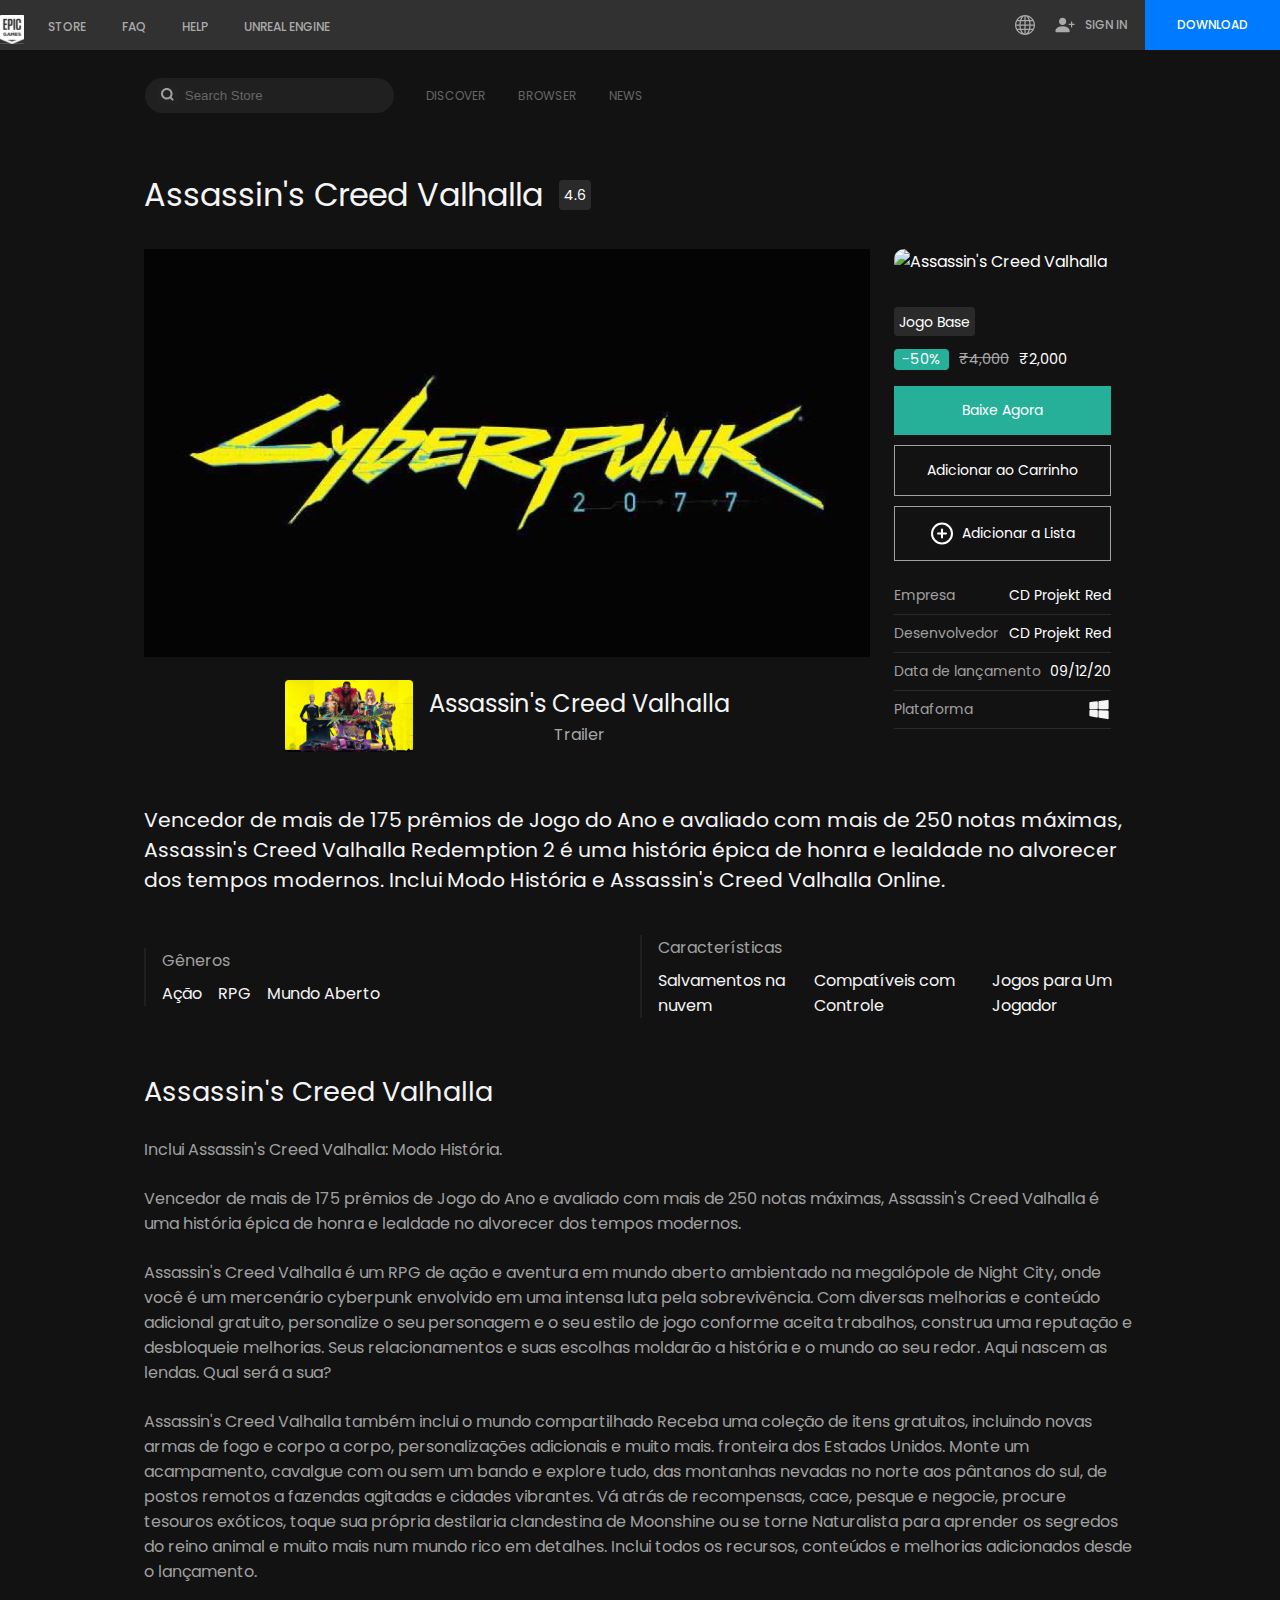
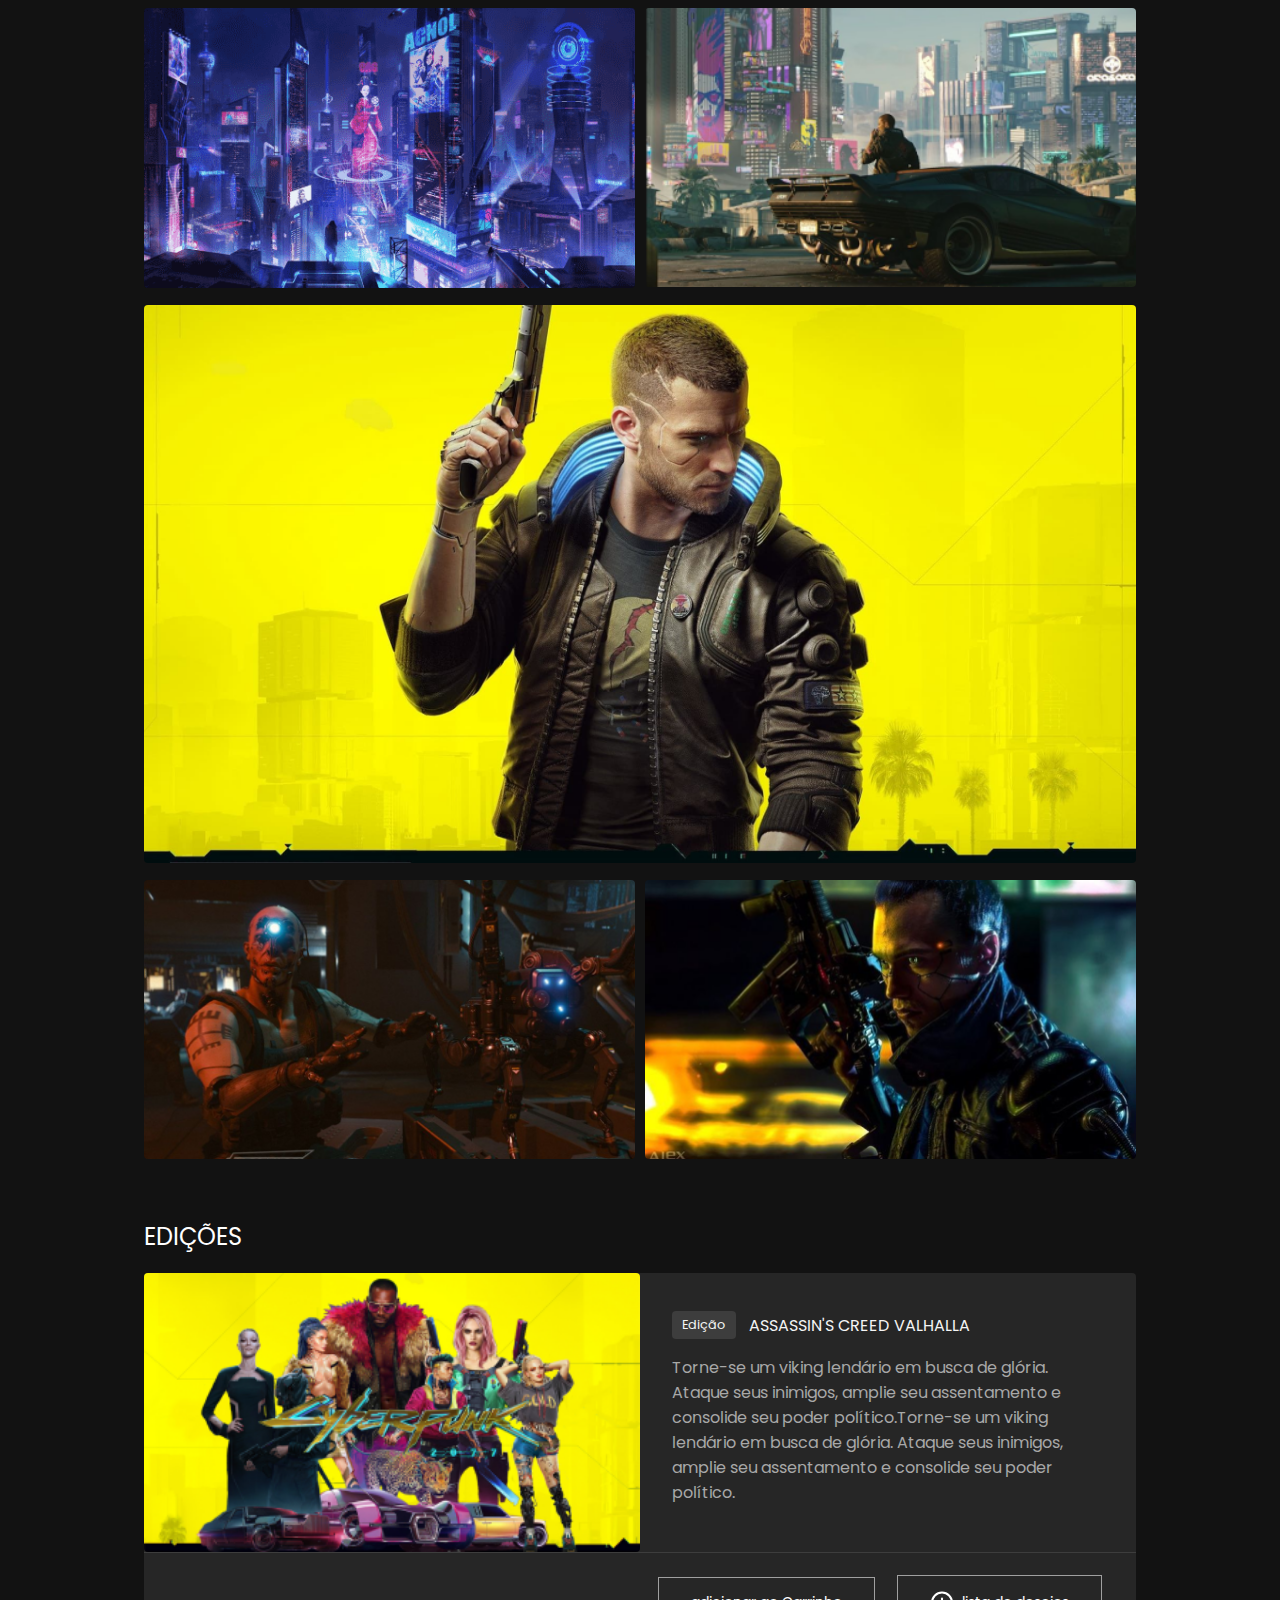
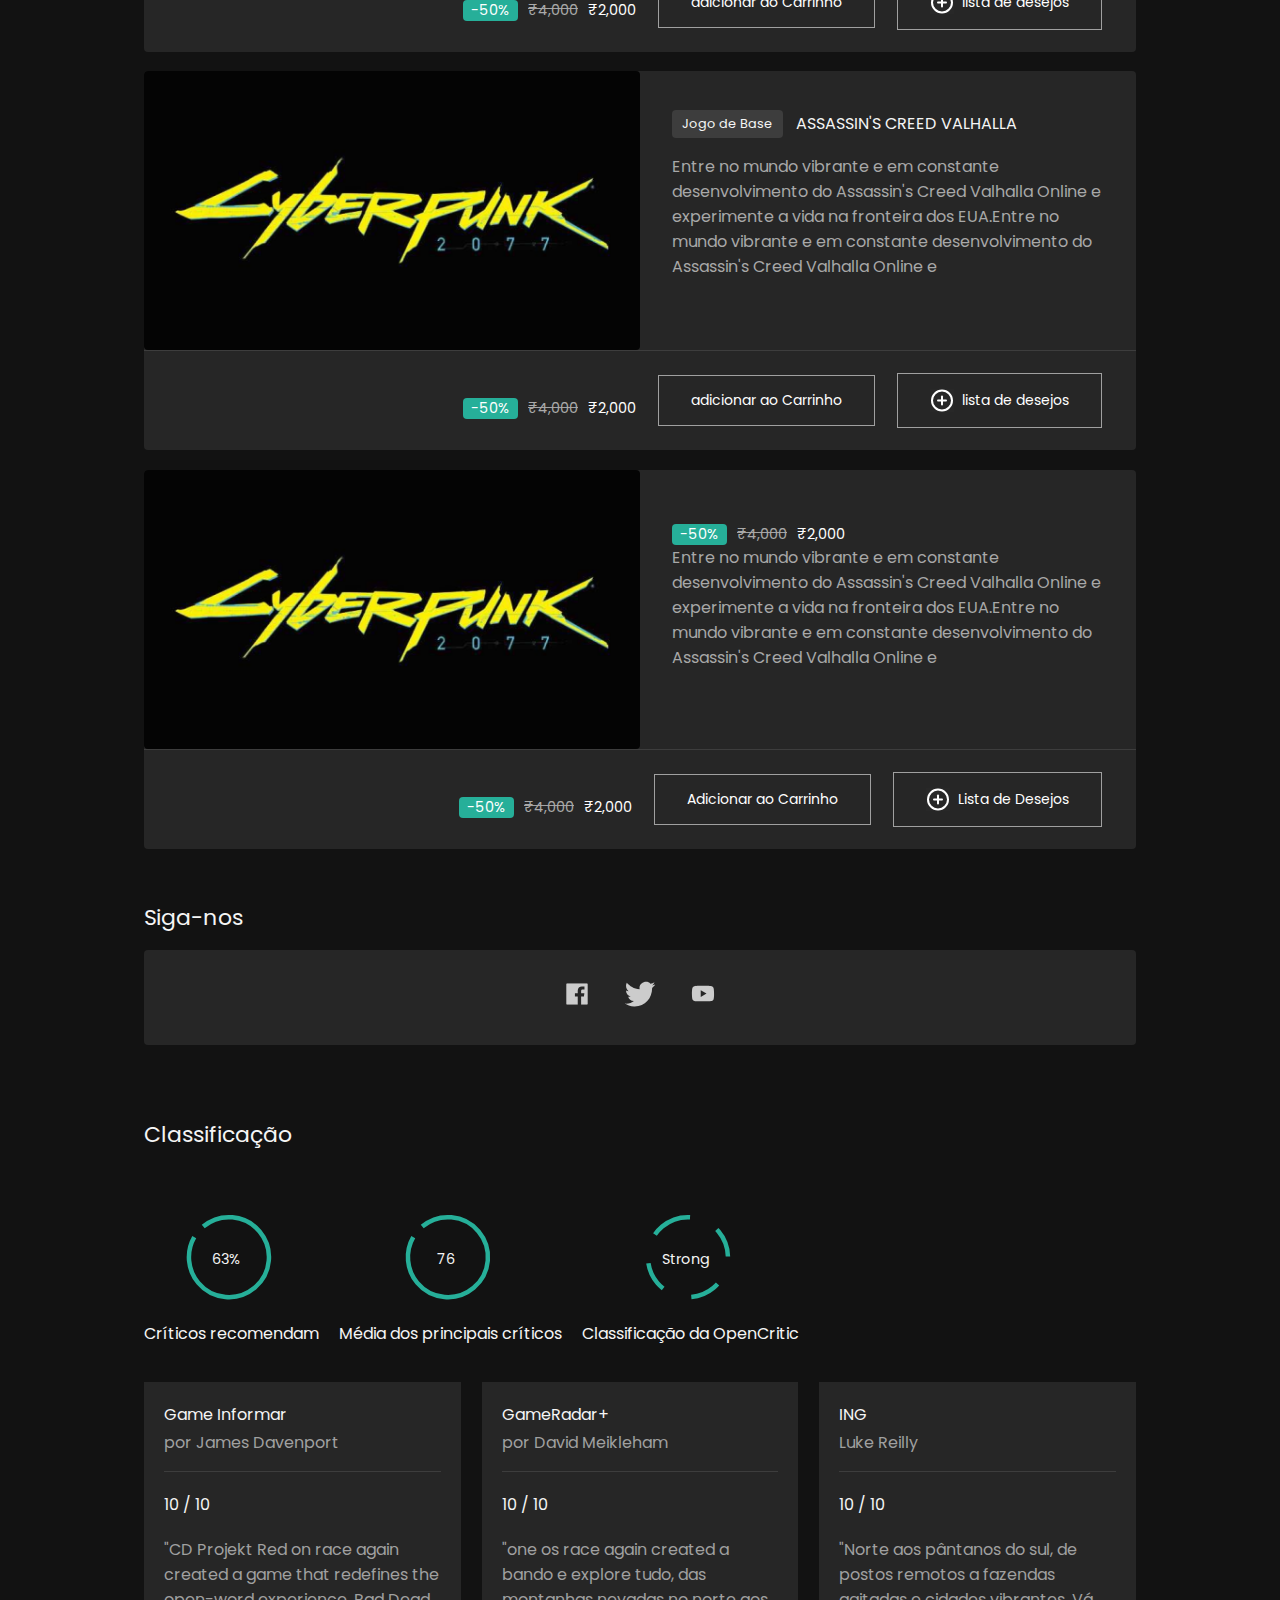
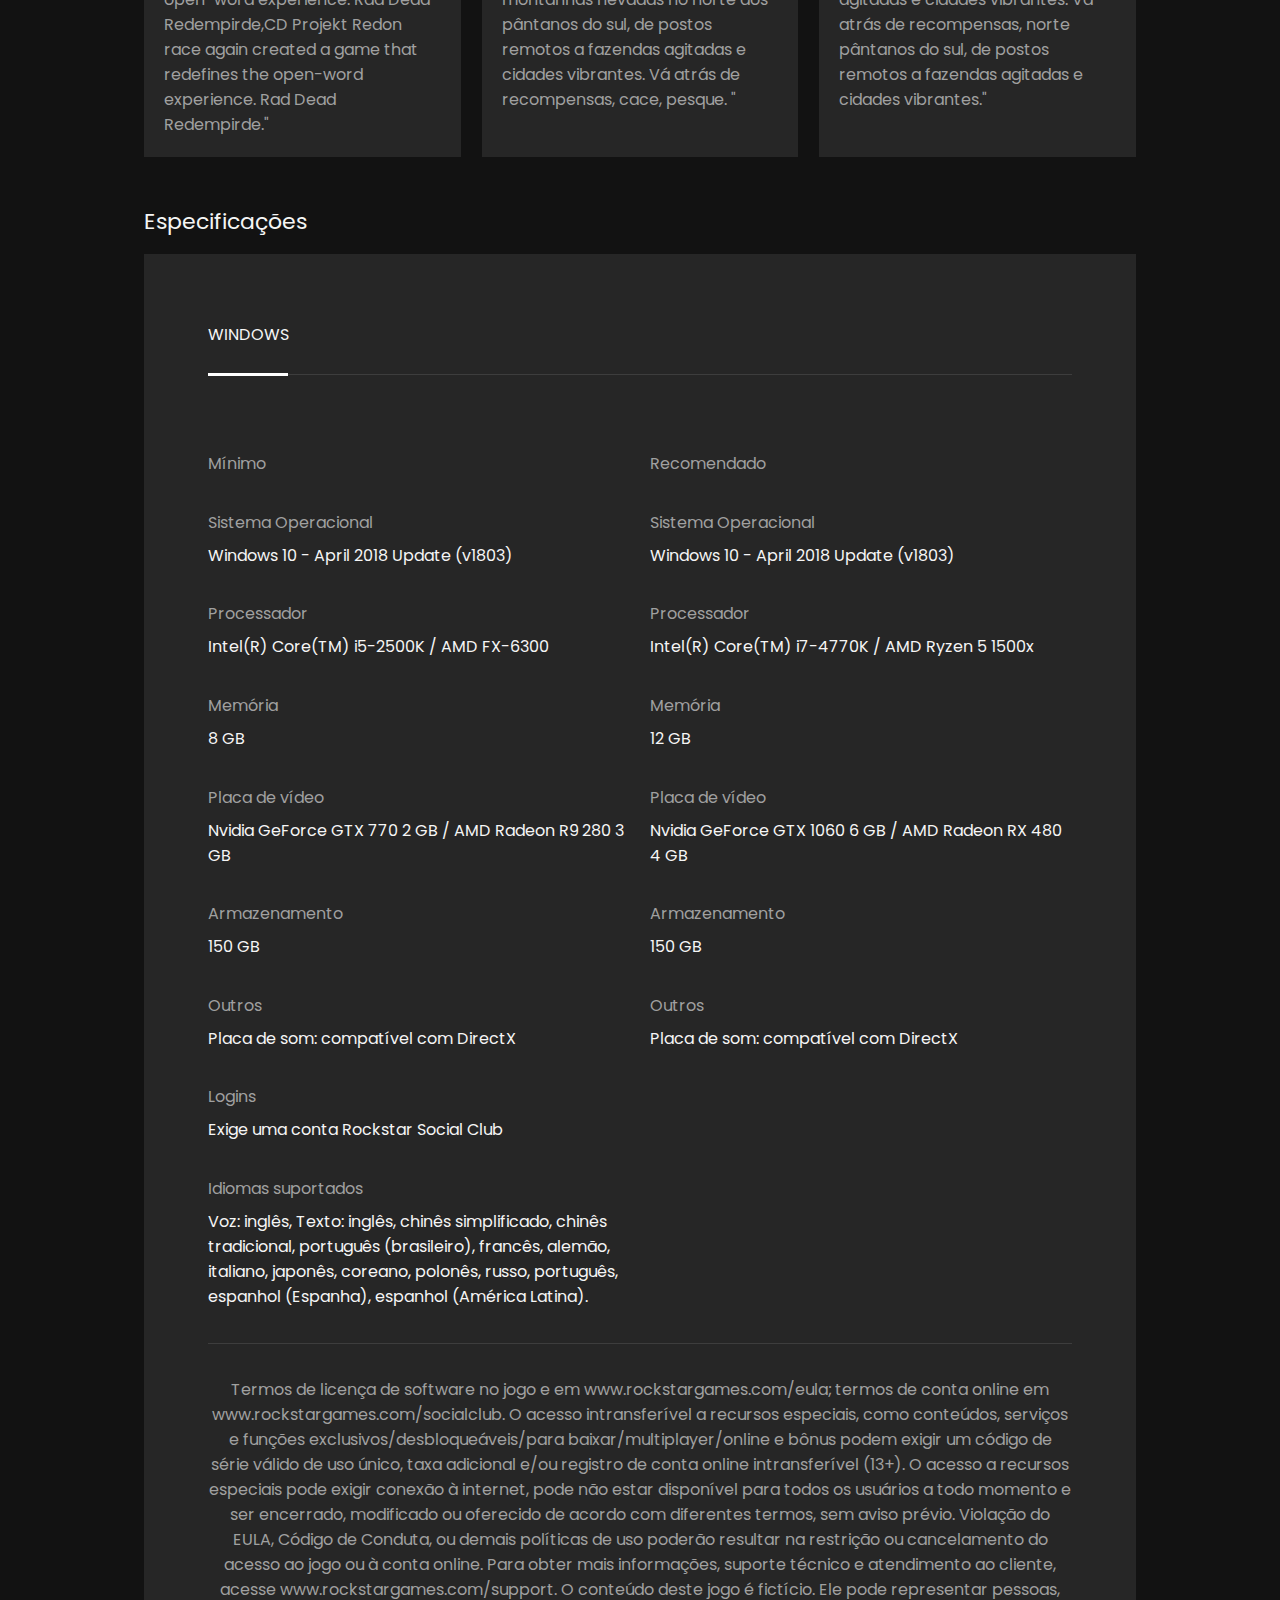
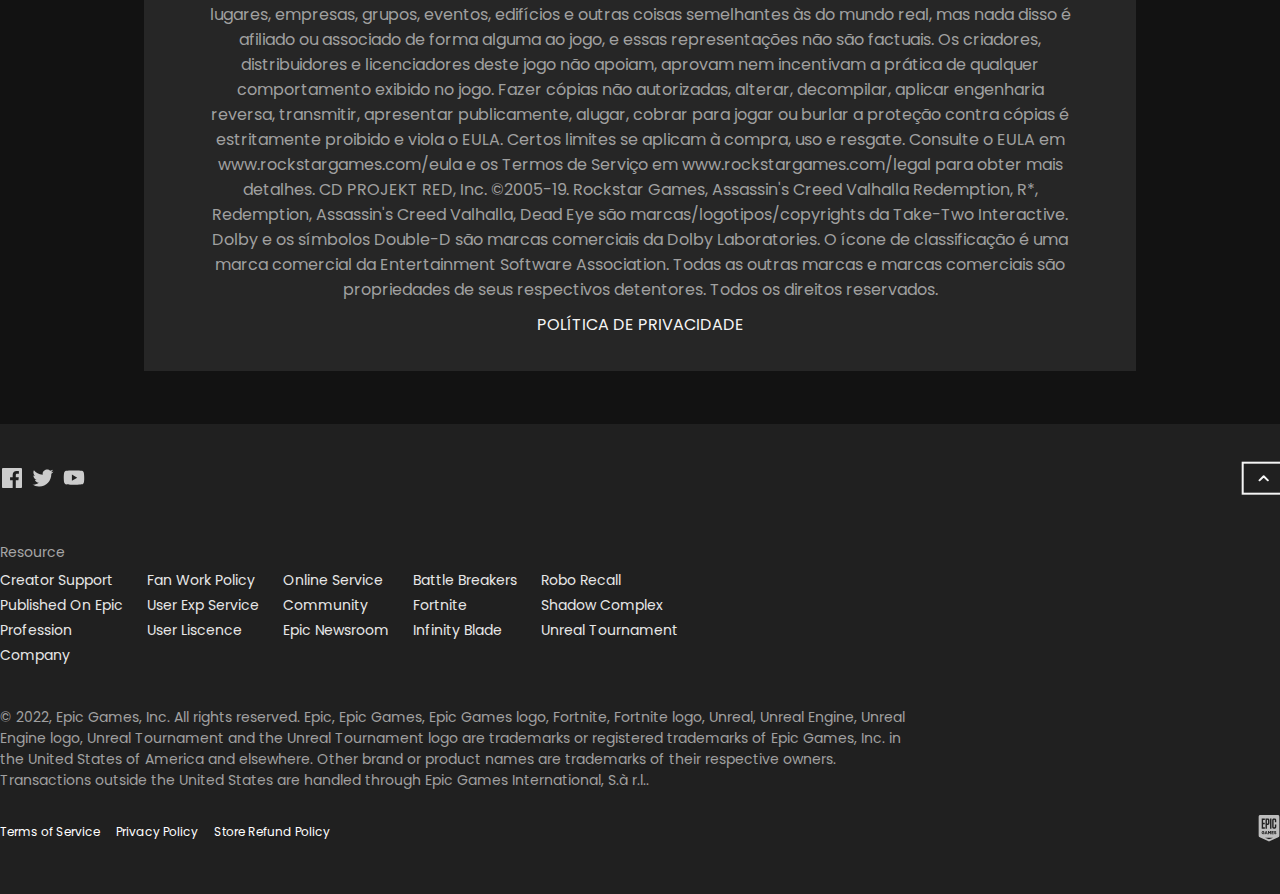
==== jogos/assassins.html @ 029495de "adicionando html de assassin's creed" ====
<!DOCTYPE html>
<html lang="pt-br">
  <head>
    <meta charset="UTF-8" />
    <meta http-equiv="X-UA-Compatible" content="IE=edge" />
    <meta name="viewport" content="width=device-width, initial-scale=1.0" />

    <link rel="preconnect" href="https://fonts.googleapis.com" />
    <link rel="preconnect" href="https://fonts.gstatic.com" crossorigin />
    <link
      href="https://fonts.googleapis.com/css2?family=Poppins:wght@400;500&display=swap"
      rel="stylesheet"
    />

    <link rel="preload" href="../css/style.css" as="style" />
    <link rel="stylesheet" href="../css/style.css" />
    <title>CYBERPUNK</title>
  </head>
  <body class="assassins">
    <header class="header">
      <div class="menu container flex">
        <div class="menu-logo flex">
          <a class="logo" href="../index.html">
            <img src="../img/menu/logo.svg" width="24" height="29" alt="Logo" />
          </a>

          <nav>
            <ul class="menu-list flex">
              <li><a href="../index.html">STORE</a></li>
              <li><a href="#faq">FAQ</a></li>
              <li><a href="#help">HELP</a></li>
              <li><a href="#unreal">UNREAL ENGINE</a></li>
            </ul>
          </nav>
        </div>
        <div class="menu-sign flex">
          <img src="../img/menu/globo.svg" width="20" height="20" alt="globo" />
          <a class="a-sign flex" href="#sign"
            ><img
              src="../img/menu/sign.svg"
              width="24"
              height="24"
              alt="sign"
            />
            SIGN IN</a
          >
          <a class="btn" href="#download">DOWNLOAD</a>
        </div>
      </div>
    </header>

    <section class="home container-e-pad">
      <div class="home-menu flex">
        <div class="input flex">
          <img src="../img/home/lupa.svg" width="20" height="20" alt="lupa" />
          <input type="text" name="search" placeholder="Search Store" />
        </div>
        <a href="#discover">Discover </a>
        <a href="#browser">Browser</a>
        <a href="#news">News</a>
      </div>

      <div class="jogo-h1 flex">
        <h1>Assassin's Creed Valhalla</h1>
        <span class="jogo-span-intro">4.6</span>
      </div>

      <div class="jogo">
        <div>
          <video
            src="../trailer-jogos/cyber-trailer.mp4"
            muted
            poster="../img/img-jogos/ciberpunk/cyber-nome.png"
            autoplay
            loop
          >
            <source src="../trailer-jogos/cyber-trailer.mp4" />
          </video>
          <div class="jogo-texto flex">
            <img
              src="../img/img-jogos/ciberpunk/cyber-img-5.png"
              width="348"
              height="196"
              alt="imgem do jogo"
            />
            <div>
              <h2>Assassin's Creed Valhalla</h2>
              <p>Trailer</p>
            </div>
          </div>
        </div>

        <div class="jogo-info">
          <div>
            <img
              class="nome-jogo"
              src="../img/img-jogos/ciberpunk/cyber-img-p.gif"
              width="1056"
              height="594"
              alt="Assassin's Creed Valhalla"
            />
          </div>
          <div class="jogo-info-detalhe">
            <span class="jogo-span-intro">Jogo Base</span>
            <div class="detalhe-span flex">
              <span>-50%</span>
              <span class="preco-antigo"> ₹4,000</span>
              <span>₹2,000</span>
            </div>

            <div class="detalhe-btn">
              <a href="#Baixe">Baixe Agora</a>
              <a href="#Baixe">Adicionar ao Carrinho</a>
              <a href="#Baixe" class="btn-detalhe-list flex"
                ><img
                  src="../img/produtos/mais.svg"
                  width="24"
                  height="25"
                  alt="mais"
                />
                Adicionar a Lista</a
              >
            </div>
            <div>
              <div class="detalhe-extra flex">
                <p>Empresa</p>
                <p>CD Projekt Red</p>
              </div>
              <div class="detalhe-extra flex">
                <p>Desenvolvedor</p>
                <p>CD Projekt Red</p>
              </div>
              <div class="detalhe-extra flex">
                <p>Data de lançamento</p>
                <p>09/12/20</p>
              </div>
              <div class="detalhe-extra flex">
                <p>Plataforma</p>
                <img
                  src="../img/produtos/logo-w.svg"
                  width="24"
                  height="25"
                  alt="logo"
                />
              </div>
            </div>
          </div>
        </div>
      </div>
    </section>

    <section class="story container-e-pad">
      <div class="story-p-intro">
        <p>
          Vencedor de mais de 175 prêmios de Jogo do Ano e avaliado com mais de
          250 notas máximas, Assassin's Creed Valhalla Redemption 2 é uma
          história épica de honra e lealdade no alvorecer dos tempos modernos.
          Inclui Modo História e Assassin's Creed Valhalla Online.
        </p>

        <div class="story-p-info flex">
          <div class="story-info">
            <p>Gêneros</p>
            <div class="story-info-caracteristicas flex">
              <span>Ação</span>
              <span>RPG</span>
              <span>Mundo Aberto</span>
            </div>
          </div>

          <div class="story-info">
            <p>Características</p>
            <div class="story-info-caracteristicas flex">
              <span>Salvamentos na nuvem</span>
              <span>Compatíveis com Controle</span>
              <span> Jogos para Um Jogador</span>
            </div>
          </div>
        </div>
      </div>

      <div class="story-texto">
        <h2>Assassin's Creed Valhalla</h2>
        <p>Inclui Assassin's Creed Valhalla: Modo História.</p>
        <p>
          Vencedor de mais de 175 prêmios de Jogo do Ano e avaliado com mais de
          250 notas máximas, Assassin's Creed Valhalla é uma história épica de
          honra e lealdade no alvorecer dos tempos modernos.
        </p>
        <p>
          Assassin's Creed Valhalla é um RPG de ação e aventura em mundo aberto
          ambientado na megalópole de Night City, onde você é um mercenário
          cyberpunk envolvido em uma intensa luta pela sobrevivência. Com
          diversas melhorias e conteúdo adicional gratuito, personalize o seu
          personagem e o seu estilo de jogo conforme aceita trabalhos, construa
          uma reputação e desbloqueie melhorias. Seus relacionamentos e suas
          escolhas moldarão a história e o mundo ao seu redor. Aqui nascem as
          lendas. Qual será a sua?
        </p>
        <p>
          Assassin's Creed Valhalla também inclui o mundo compartilhado Receba
          uma coleção de itens gratuitos, incluindo novas armas de fogo e corpo
          a corpo, personalizações adicionais e muito mais. fronteira dos
          Estados Unidos. Monte um acampamento, cavalgue com ou sem um bando e
          explore tudo, das montanhas nevadas no norte aos pântanos do sul, de
          postos remotos a fazendas agitadas e cidades vibrantes. Vá atrás de
          recompensas, cace, pesque e negocie, procure tesouros exóticos, toque
          sua própria destilaria clandestina de Moonshine ou se torne
          Naturalista para aprender os segredos do reino animal e muito mais num
          mundo rico em detalhes. Inclui todos os recursos, conteúdos e
          melhorias adicionados desde o lançamento.
        </p>

        <div class="story-texto-img">
          <div>
            <img
              src="../img/img-jogos/ciberpunk/cyber-img-1-g.png"
              width="518"
              height="295"
              alt="imagem 1"
            />
          </div>
          <div>
            <img
              src="../img/img-jogos/ciberpunk/cyber-img-2.png"
              width="518"
              height="295"
              alt="imagem 2"
            />
          </div>
          <div>
            <img
              src="../img/img-jogos/ciberpunk/cyber-img-p.png"
              width="800"
              height="450"
              alt="imagem p"
            />
          </div>
          <div>
            <img
              src="../img/img-jogos/ciberpunk/cyber-img-3.png"
              width="518"
              height="295"
              alt="imagem 3"
            />
          </div>
          <div>
            <img
              src="../img/img-jogos/ciberpunk/cyber-img-4.png"
              width="518"
              height="295"
              alt="imagem 4"
            />
          </div>
        </div>
      </div>
    </section>

    <section class="container-e-pad">
      <div class="edições">
        <h2>Edições</h2>

        <div class="edicoes-container">
          <img
            class="edicoes-container-img"
            src="../img/img-jogos/ciberpunk/cyber-img-5.png"
            width="348"
            height="196"
            alt="img-5"
          />
          <div class="edicoes-container-info">
            <div class="container-info-intro flex">
              <span>Edição</span>
              <h2>Assassin's Creed Valhalla</h2>
            </div>
            <p>
              Torne-se um viking lendário em busca de glória. Ataque seus
              inimigos, amplie seu assentamento e consolide seu poder
              político.Torne-se um viking lendário em busca de glória. Ataque
              seus inimigos, amplie seu assentamento e consolide seu poder
              político.
            </p>
          </div>

          <div class="edicoes-container-rodape flex">
            <div>
              <div class="detalhe-span flex">
                <span>-50%</span>
                <span class="preco-antigo">₹4,000</span>
                <span>₹2,000</span>
              </div>
            </div>
            <a href="#preco">adicionar ao Carrinho</a>
            <a class="btn-container-rodape flex" href="#preco"
              ><img
                src="../img/produtos/mais.svg"
                width="24"
                height="25"
                alt="Mais"
              />
              lista de desejos</a
            >
          </div>
        </div>

        <div class="edicoes-container">
          <img
            class="edicoes-container-img"
            src="../img/img-jogos/ciberpunk/cyber-nome.png"
            width="348"
            height="196"
            alt="img-5"
          />
          <div class="edicoes-container-info">
            <div class="container-info-intro flex">
              <span>Jogo de Base</span>
              <h2>Assassin's Creed Valhalla</h2>
            </div>
            <p>
              Entre no mundo vibrante e em constante desenvolvimento do
              Assassin's Creed Valhalla Online e experimente a vida na fronteira
              dos EUA.Entre no mundo vibrante e em constante desenvolvimento do
              Assassin's Creed Valhalla Online e
            </p>
          </div>
          <div class="edicoes-container-rodape flex">
            <div class="detalhe-span flex">
              <span>-50%</span>
              <span class="preco-antigo"> ₹4,000</span>
              <span>₹2,000</span>
            </div>
            <a href="#preco">adicionar ao Carrinho</a>
            <a class="btn-container-rodape flex" href="#preco"
              ><img
                src="../img/produtos/mais.svg"
                width="24"
                height="25"
                alt="Mais"
              />
              lista de desejos</a
            >
          </div>
        </div>

        <div class="edicoes-container">
          <img
            class="edicoes-container-img"
            src="../img/img-jogos/ciberpunk/cyber-nome.png"
            width="348"
            height="196"
            alt="img-5"
          />
          <div class="edicoes-container-info">
            <div class="detalhe-span flex">
              <span>-50%</span>
              <span class="preco-antigo"> ₹4,000</span>
              <span>₹2,000</span>
            </div>
            <p>
              Entre no mundo vibrante e em constante desenvolvimento do
              Assassin's Creed Valhalla Online e experimente a vida na fronteira
              dos EUA.Entre no mundo vibrante e em constante desenvolvimento do
              Assassin's Creed Valhalla Online e
            </p>
          </div>
          <div class="edicoes-container-rodape flex">
            <div class="detalhe-span flex">
              <span>-50%</span>
              <span class="preco-antigo"> ₹4,000</span>
              <span>₹2,000</span>
            </div>
            <a href="#preco">Adicionar ao Carrinho</a>
            <a class="btn-container-rodape flex" href="#preco"
              ><img
                src="../img/produtos/mais.svg"
                width="24"
                height="25"
                alt="Mais"
              />
              Lista de Desejos</a
            >
          </div>
        </div>

        <div class="edicoes-redes">
          <h2>Siga-nos</h2>
          <div class="edicoes-redes-img flex">
            <a href="#redes">
              <img
                src="../img/footer/facebook.svg"
                width="24"
                height="24"
                alt="facebook"
              />
            </a>
            <a href="#redes">
              <img
                src="../img/footer/twiter.svg"
                width="22"
                height="18"
                alt="twiter"
              />
            </a>
            <a href="#redes">
              <img
                src="../img/footer/youtube.svg"
                width="24"
                height="24"
                alt="youtube"
              />
            </a>
          </div>
        </div>
      </div>
    </section>

    <section class="classificacao container-e-pad">
      <div></div>
      <h2>Classificação</h2>
      <div class="classificacao-intro flex">
        <div class="classificacao-intro-info flex">
          <div>
            <svg width="150px" heigth="80px">
              <circle
                class="circle-1"
                cx="-100"
                cy="10"
                r="40"
                stroke="var(--type-10)"
                stroke-width="4.5px"
              ></circle>
            </svg>
          </div>
          <span>63%</span>
          <p>Críticos recomendam</p>
        </div>
        <div class="classificacao-intro-info flex">
          <div>
            <svg width="150px" heigth="80px">
              <circle
                class="circle-2"
                cx="-100"
                cy="10"
                r="40"
                stroke="var(--type-10)"
                stroke-width="4.5px"
              ></circle>
            </svg>
          </div>
          <span>76</span>
          <p>Média dos principais críticos</p>
        </div>
        <div class="classificacao-intro-info flex">
          <div>
            <svg width="150px" heigth="80px">
              <circle
                class="circle"
                cx="-100"
                cy="10"
                r="40"
                stroke="var(--type-10)"
                stroke-width="4.5px"
              ></circle>
            </svg>
          </div>
          <span>Strong</span>
          <p>Classificação da OpenCritic</p>
        </div>
      </div>

      <div class="classificacao-container">
        <div class="classificacao-container-info">
          <h2>Game Informar</h2>
          <p class="c-c-p">por James Davenport</p>
          <span>10 / 10</span>
          <p>
            "CD Projekt Red on race again created a game that redefines the
            open-word experience. Rad Dead Redempirde,CD Projekt Redon race
            again created a game that redefines the open-word experience. Rad
            Dead Redempirde."
          </p>
        </div>

        <div class="classificacao-container-info">
          <h2>GameRadar+</h2>
          <p class="c-c-p">por David Meikleham</p>
          <span>10 / 10</span>
          <p>
            "one os race again created a bando e explore tudo, das montanhas
            nevadas no norte aos pântanos do sul, de postos remotos a fazendas
            agitadas e cidades vibrantes. Vá atrás de recompensas, cace, pesque.
            "
          </p>
        </div>

        <div class="classificacao-container-info">
          <h2>ING</h2>
          <p class="c-c-p">Luke Reilly</p>
          <span>10 / 10</span>
          <p>
            "Norte aos pântanos do sul, de postos remotos a fazendas agitadas e
            cidades vibrantes. Vá atrás de recompensas, norte pântanos do sul,
            de postos remotos a fazendas agitadas e cidades vibrantes."
          </p>
        </div>
      </div>
    </section>

    <section class="container-e-pad">
      <div class="especificacoes">
        <h2>Especificações</h2>

        <div class="especificacoes-container">
          <h2>WINDOWS</h2>

          <div>
            <div class="especificacoes-info">
              <h3>Mínimo</h3>
              <div>
                <h3>Sistema Operacional</h3>
                <p>Windows 10 - April 2018 Update (v1803)</p>
              </div>

              <div>
                <h3>Processador</h3>
                <p>Intel(R) Core(TM) i5-2500K / AMD FX-6300</p>
              </div>

              <div>
                <h3>Memória</h3>
                <p>8 GB</p>
              </div>
              <div>
                <h3>Placa de vídeo</h3>
                <p>Nvidia GeForce GTX 770 2 GB / AMD Radeon R9 280 3 GB</p>
              </div>

              <div>
                <h3>Armazenamento</h3>
                <p>150 GB</p>
              </div>

              <div>
                <h3>Outros</h3>
                <p>Placa de som: compatível com DirectX</p>
              </div>

              <div>
                <h3>Logins</h3>
                <p>Exige uma conta Rockstar Social Club</p>
              </div>

              <div>
                <h3>Idiomas suportados</h3>
                <p>
                  Voz: inglês, Texto: inglês, chinês simplificado, chinês
                  tradicional, português (brasileiro), francês, alemão,
                  italiano, japonês, coreano, polonês, russo, português,
                  espanhol (Espanha), espanhol (América Latina).
                </p>
              </div>
            </div>
          </div>
          <div>
            <div class="especificacoes-info">
              <h3>Recomendado</h3>
              <div>
                <h3>Sistema Operacional</h3>
                <p>Windows 10 - April 2018 Update (v1803)</p>
              </div>

              <div>
                <h3>Processador</h3>
                <p>Intel(R) Core(TM) i7-4770K / AMD Ryzen 5 1500x</p>
              </div>

              <div>
                <h3>Memória</h3>
                <p>12 GB</p>
              </div>
              <div>
                <h3>Placa de vídeo</h3>
                <p>Nvidia GeForce GTX 1060 6 GB / AMD Radeon RX 480 4 GB</p>
              </div>

              <div>
                <h3>Armazenamento</h3>
                <p>150 GB</p>
              </div>

              <div>
                <h3>Outros</h3>
                <p>Placa de som: compatível com DirectX</p>
              </div>
            </div>
          </div>
        </div>

        <div class="especificacoes-termos">
          <p>
            Termos de licença de software no jogo e em
            www.rockstargames.com/eula; termos de conta online em
            www.rockstargames.com/socialclub. O acesso intransferível a recursos
            especiais, como conteúdos, serviços e funções
            exclusivos/desbloqueáveis/para baixar/multiplayer/online e bônus
            podem exigir um código de série válido de uso único, taxa adicional
            e/ou registro de conta online intransferível (13+). O acesso a
            recursos especiais pode exigir conexão à internet, pode não estar
            disponível para todos os usuários a todo momento e ser encerrado,
            modificado ou oferecido de acordo com diferentes termos, sem aviso
            prévio. Violação do EULA, Código de Conduta, ou demais políticas de
            uso poderão resultar na restrição ou cancelamento do acesso ao jogo
            ou à conta online. Para obter mais informações, suporte técnico e
            atendimento ao cliente, acesse www.rockstargames.com/support. O
            conteúdo deste jogo é fictício. Ele pode representar pessoas,
            lugares, empresas, grupos, eventos, edifícios e outras coisas
            semelhantes às do mundo real, mas nada disso é afiliado ou associado
            de forma alguma ao jogo, e essas representações não são factuais. Os
            criadores, distribuidores e licenciadores deste jogo não apoiam,
            aprovam nem incentivam a prática de qualquer comportamento exibido
            no jogo. Fazer cópias não autorizadas, alterar, decompilar, aplicar
            engenharia reversa, transmitir, apresentar publicamente, alugar,
            cobrar para jogar ou burlar a proteção contra cópias é estritamente
            proibido e viola o EULA. Certos limites se aplicam à compra, uso e
            resgate. Consulte o EULA em www.rockstargames.com/eula e os Termos
            de Serviço em www.rockstargames.com/legal para obter mais detalhes.
            CD PROJEKT RED, Inc. ©2005-19. Rockstar Games, Assassin's Creed
            Valhalla Redemption, R*, Redemption, Assassin's Creed Valhalla, Dead
            Eye são marcas/logotipos/copyrights da Take-Two Interactive. Dolby e
            os símbolos Double-D são marcas comerciais da Dolby Laboratories. O
            ícone de classificação é uma marca comercial da Entertainment
            Software Association. Todas as outras marcas e marcas comerciais são
            propriedades de seus respectivos detentores. Todos os direitos
            reservados.
          </p>
          <h2>Política de Privacidade</h2>
        </div>
      </div>
    </section>

    <footer class="footer-bg">
      <div class="footer container">
        <div class="footer-intro flex">
          <div class="intro-img-footer flex">
            <a href="#rede">
              <img
                src="../img/footer/facebook.svg"
                width="24"
                height="24"
                alt="facebook"
              />
            </a>
            <a href="#rede">
              <img
                src="../img/footer/twiter.svg"
                width="22"
                height="18"
                alt="facebook"
              />
            </a>
            <a href="#rede">
              <img
                src="../img/footer/youtube.svg"
                width="24"
                height="24"
                alt="facebook"
              />
            </a>
          </div>
          <div class="intro-seta-footer">
            <a href="#download">
              <img
                class="seta-footer"
                src="../img/produtos/seta.svg"
                width="7"
                height="12"
                alt="seta"
              />
            </a>
          </div>
        </div>

        <span>Resource</span>
        <div class="footer-info flex">
          <div class="footer-info-list">
            <p>Creator Support</p>
            <p>Published On Epic</p>
            <p>Profession</p>
            <p>Company</p>
          </div>

          <div class="footer-info-list">
            <p>Fan Work Policy</p>
            <p>User Exp Service</p>
            <p>User Liscence</p>
          </div>

          <div class="footer-info-list">
            <p>Online Service</p>
            <p>Community</p>
            <p>Epic Newsroom</p>
          </div>

          <div class="footer-info-list">
            <p>Battle Breakers</p>
            <p>Fortnite</p>
            <p>Infinity Blade</p>
          </div>

          <div class="footer-info-list">
            <p>Robo Recall</p>
            <p>Shadow Complex</p>
            <p>Unreal Tournament</p>
          </div>
        </div>
        <p class="footer-p">
          © 2022, Epic Games, Inc. All rights reserved. Epic, Epic Games, Epic
          Games logo, Fortnite, Fortnite logo, Unreal, Unreal Engine, Unreal
          Engine logo, Unreal Tournament and the Unreal Tournament logo are
          trademarks or registered trademarks of Epic Games, Inc. in the United
          States of America and elsewhere. Other brand or product names are
          trademarks of their respective owners. Transactions outside the United
          States are handled through Epic Games International, S.à r.l..
        </p>

        <div class="footer-rodape flex">
          <div class="rodape flex">
            <p>Terms of Service</p>
            <p>Privacy Policy</p>
            <p>Store Refund Policy</p>
          </div>
          <div>
            <a href="../index.html">
              <img
                src="../img/footer/logo.svg"
                width="22"
                height="27"
                alt="Logo"
              />
            </a>
          </div>
        </div>
      </div>
    </footer>
  </body>
</html>
---- css/style.css ----
@import "./global.css";
@import "./utilitario.css";
@import "./header.css";
@import "./home.css";
@import "./produtos.css";
@import "./list-game.css";
@import "./footer.css";
@import "./jogos.css";
@import "./story.css";
---- css/style.css ----
@import "./global.css";
@import "./utilitario.css";
@import "./header.css";
@import "./home.css";
@import "./produtos.css";
@import "./list-game.css";
@import "./footer.css";
@import "./jogos.css";
@import "./story.css";
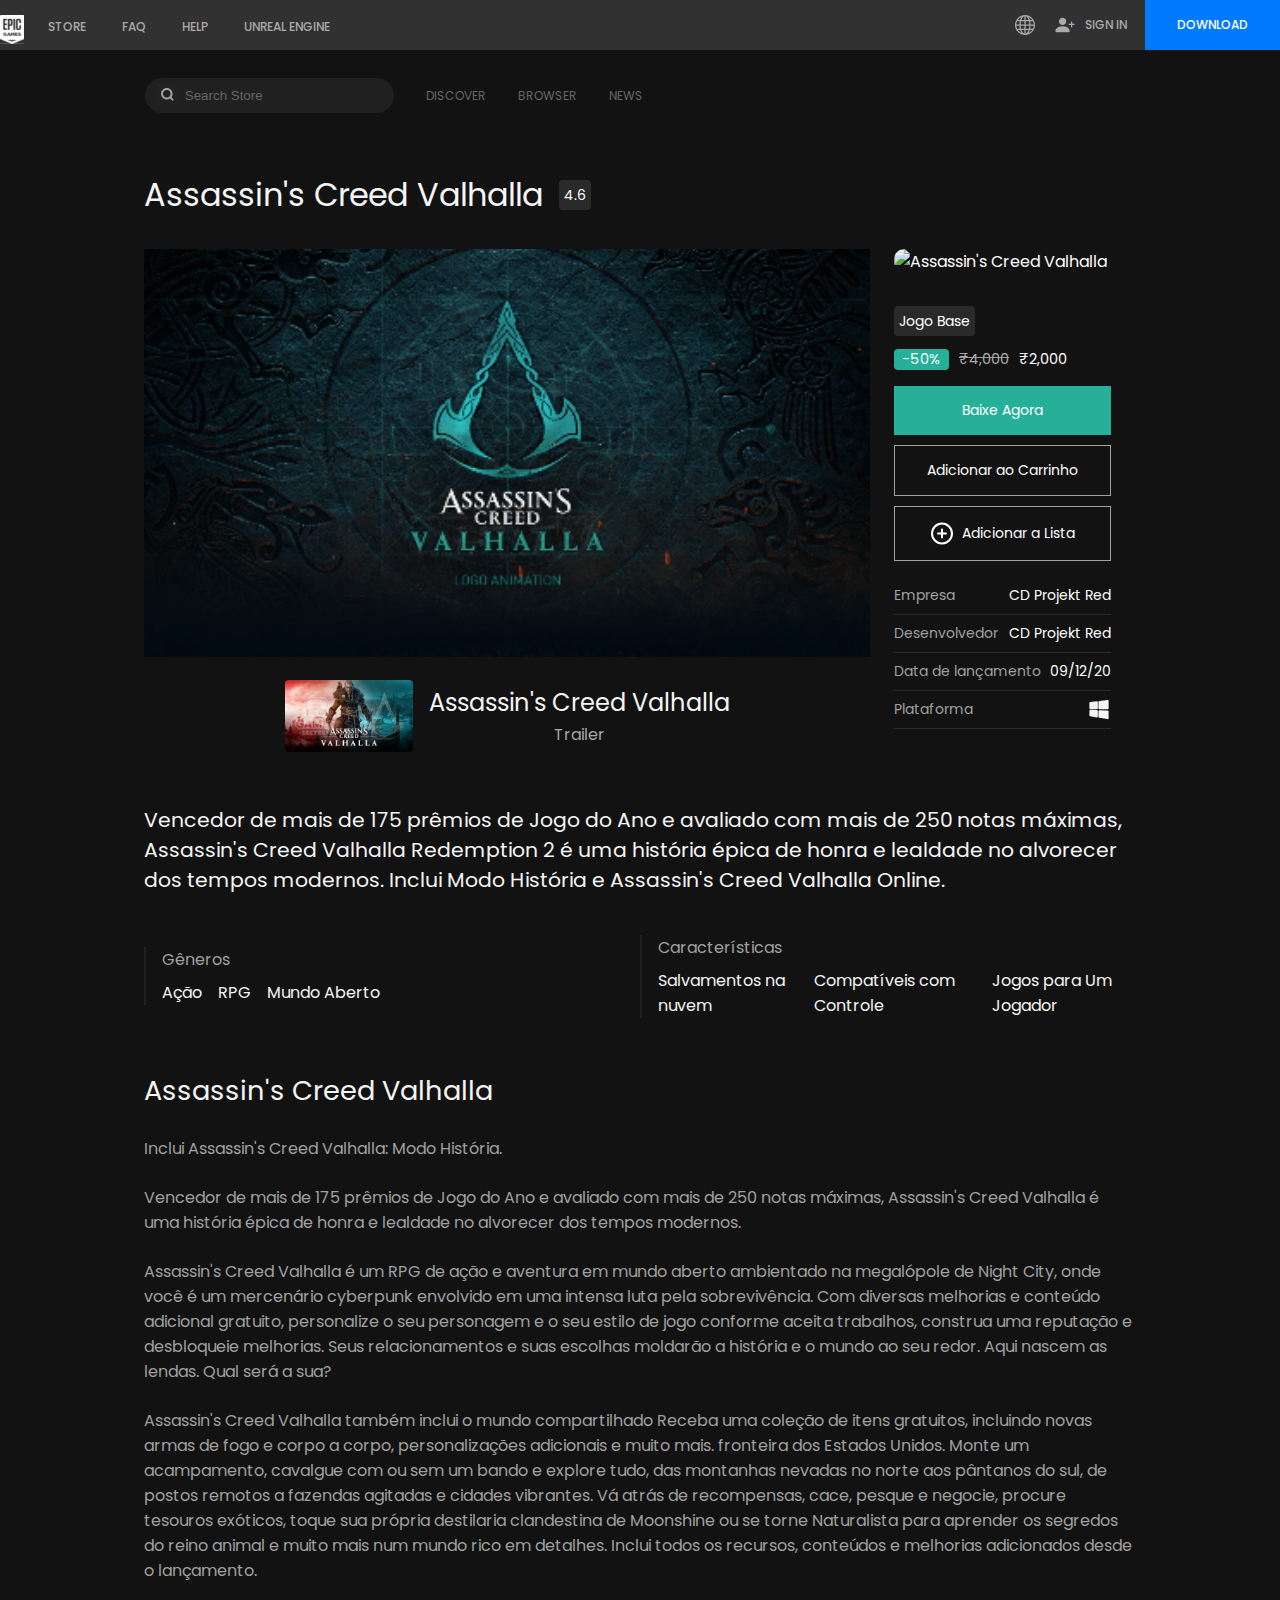
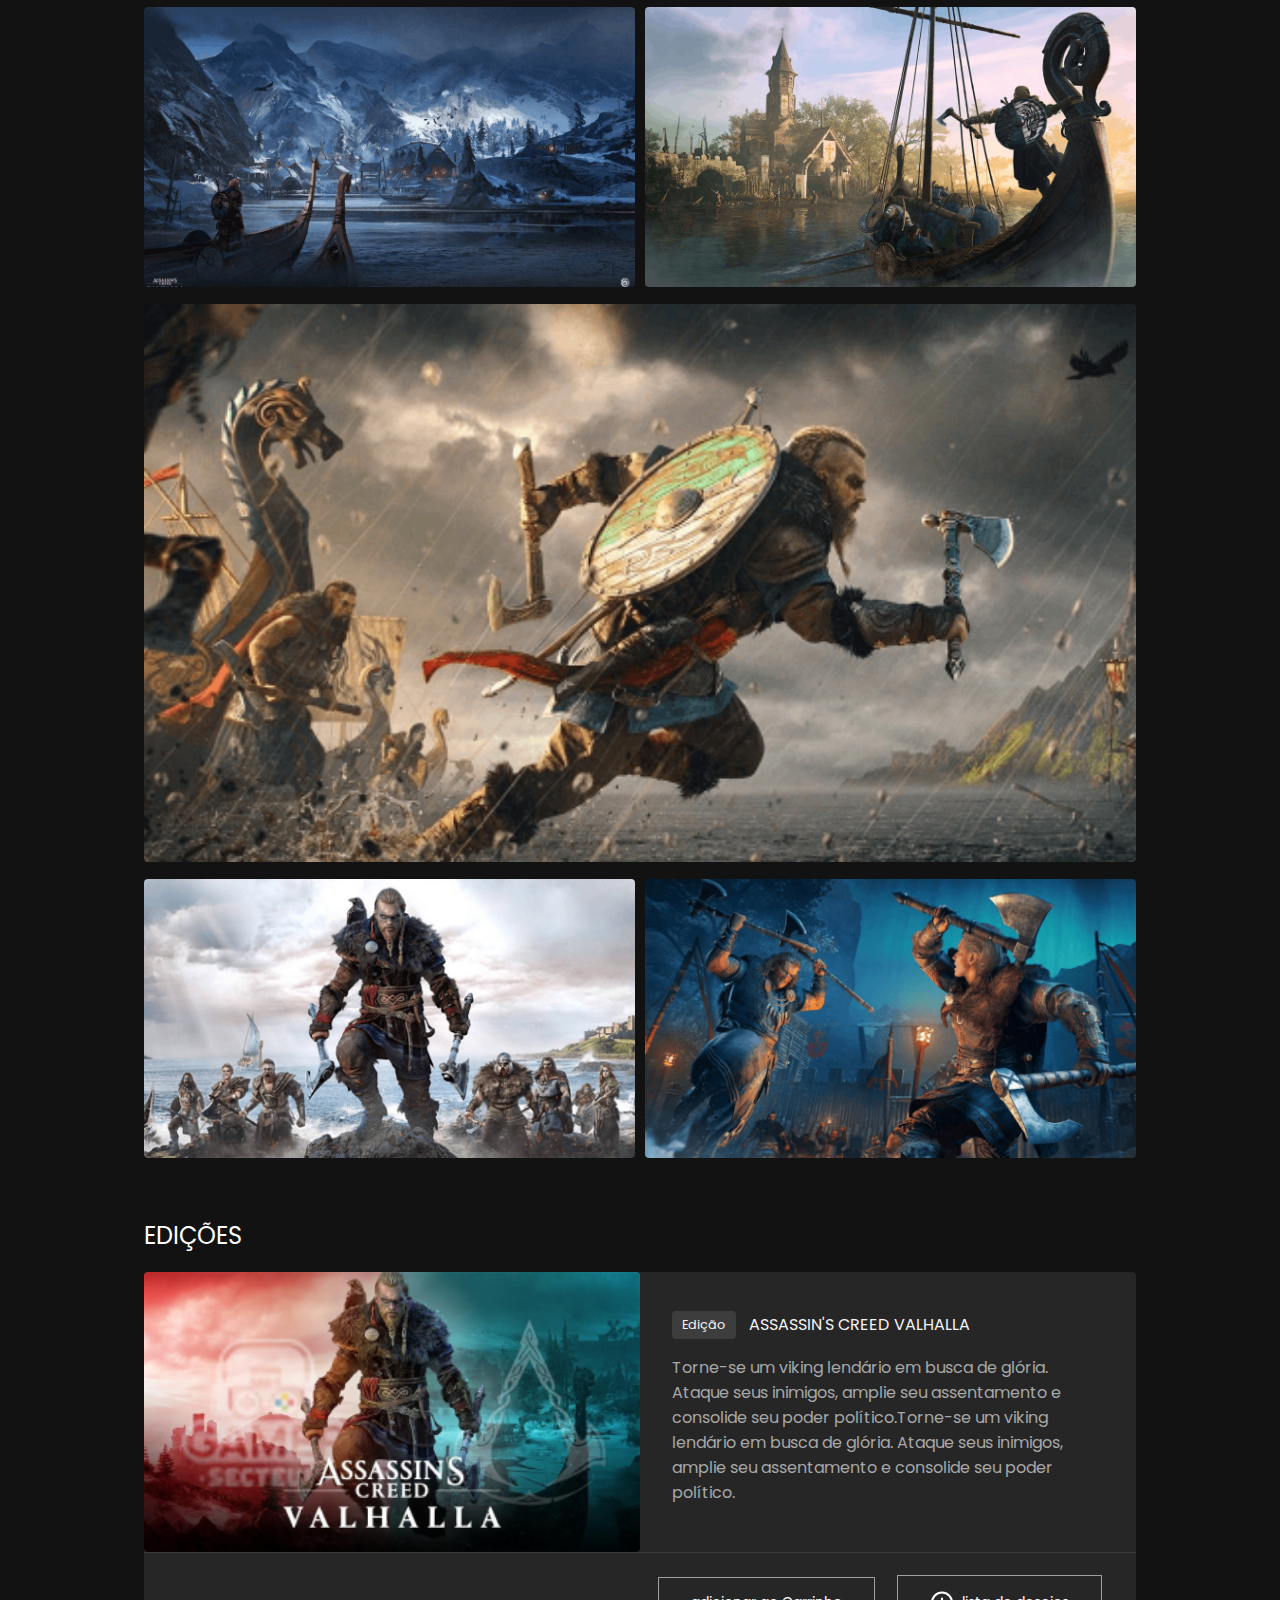
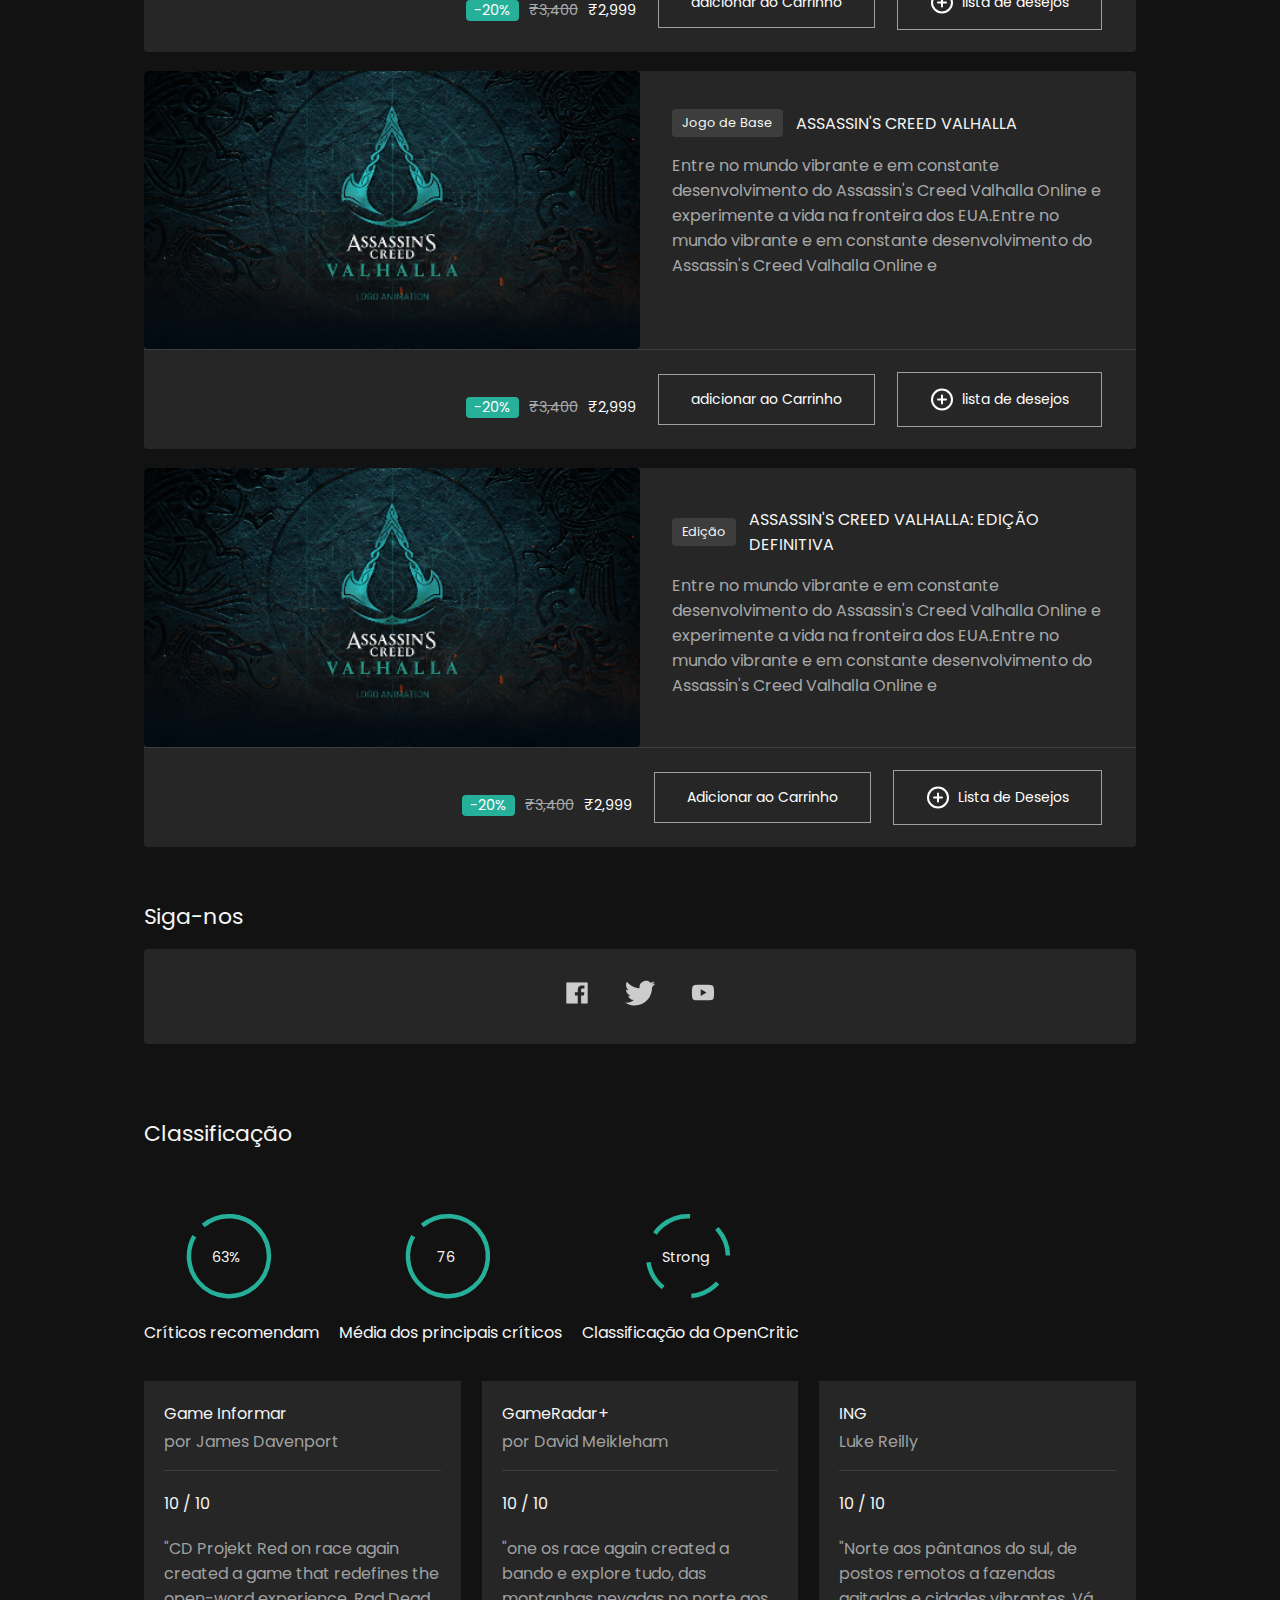
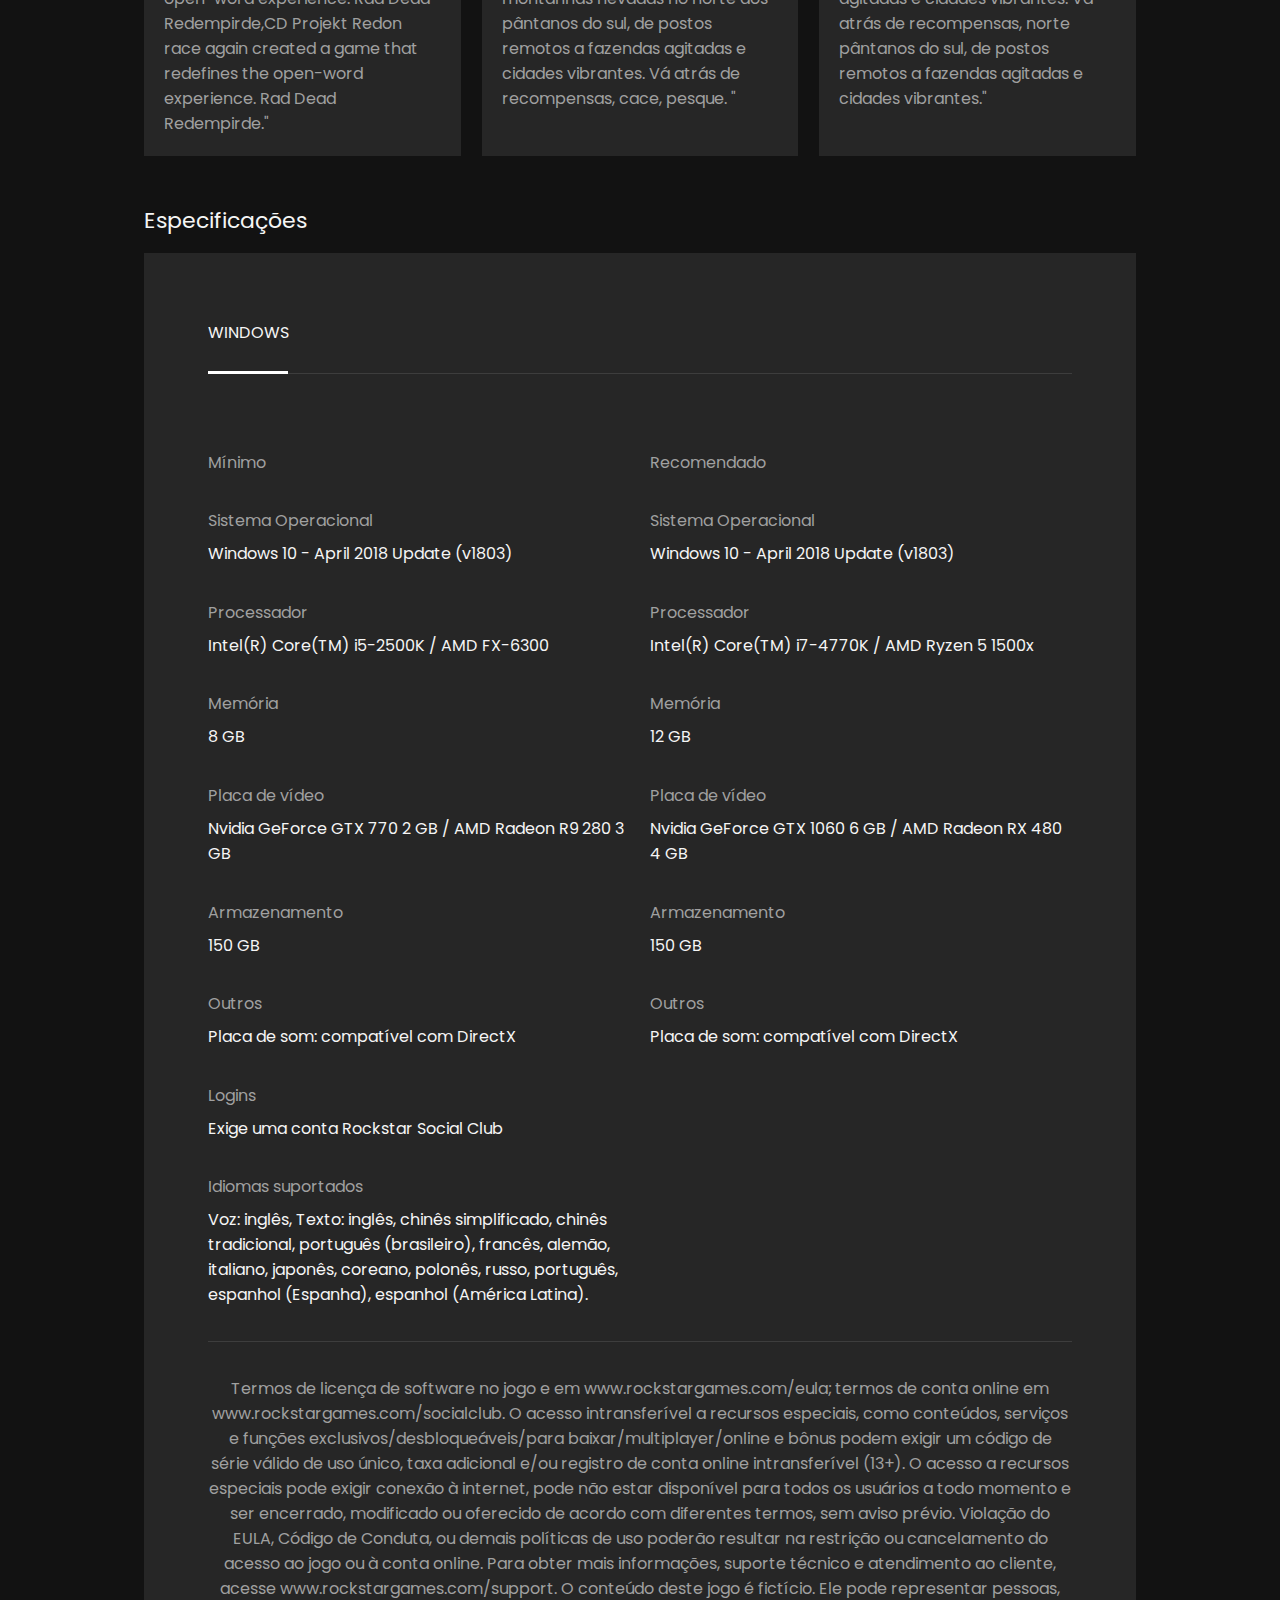
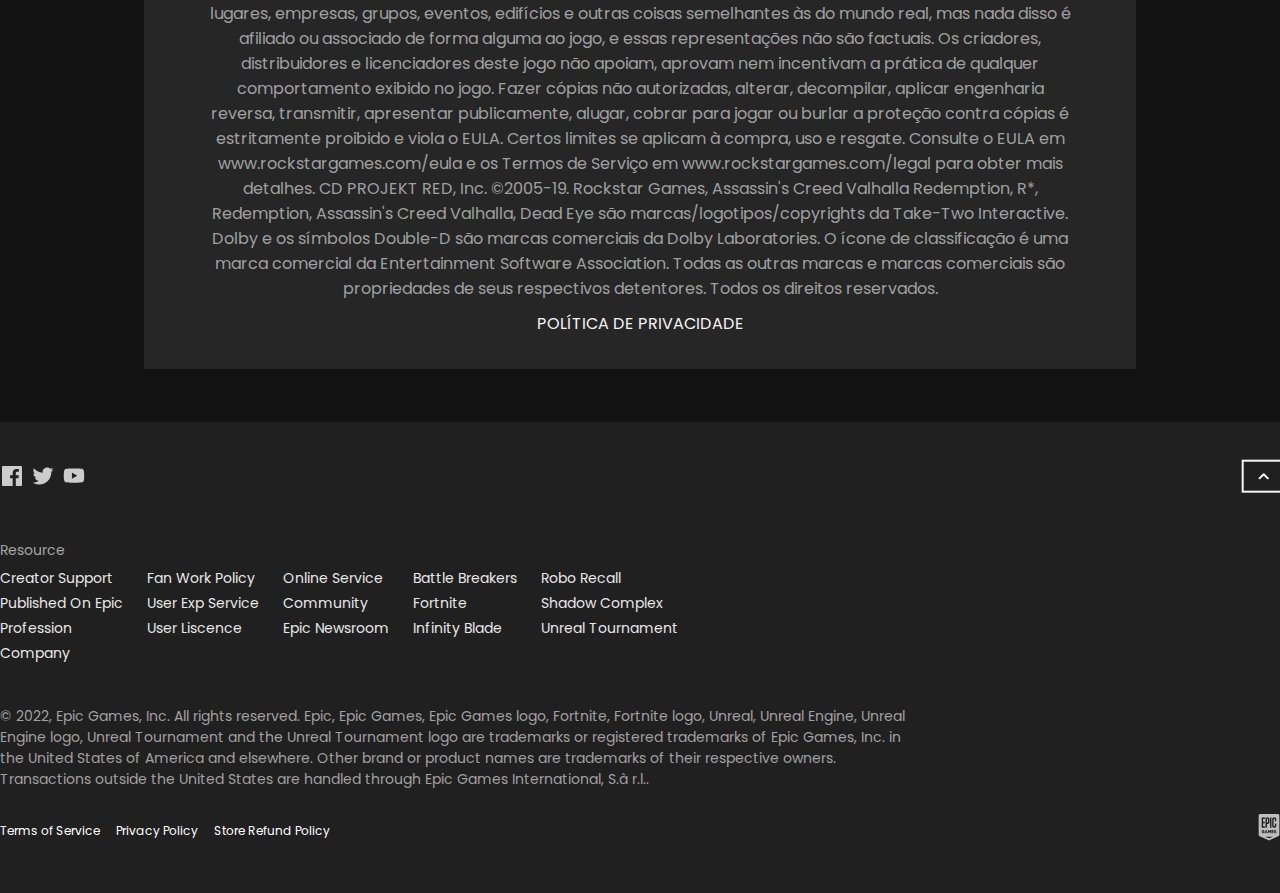
==== commit 9194d5b4: "commit das imagens" ====
--- a/jogos/assassins.html
+++ b/jogos/assassins.html
@@ -14,7 +14,7 @@
 
     <link rel="preload" href="../css/style.css" as="style" />
     <link rel="stylesheet" href="../css/style.css" />
-    <title>CYBERPUNK</title>
+    <title>ASSASSIN'S CREED VALHALLA</title>
   </head>
   <body class="assassins">
     <header class="header">
@@ -68,17 +68,17 @@
       <div class="jogo">
         <div>
           <video
-            src="../trailer-jogos/cyber-trailer.mp4"
+            src="../trailer-jogos/assassins-trailer.mp4"
             muted
-            poster="../img/img-jogos/ciberpunk/cyber-nome.png"
+            poster="../img/img-jogos/assasins/assassins-nome.png"
             autoplay
             loop
           >
-            <source src="../trailer-jogos/cyber-trailer.mp4" />
+            <source src="../trailer-jogos/assassins-trailer.mp4" />
           </video>
           <div class="jogo-texto flex">
             <img
-              src="../img/img-jogos/ciberpunk/cyber-img-5.png"
+              src="../img/img-jogos/assasins/assassins-img-5.png"
               width="348"
               height="196"
               alt="imgem do jogo"
@@ -214,7 +214,7 @@
         <div class="story-texto-img">
           <div>
             <img
-              src="../img/img-jogos/ciberpunk/cyber-img-1-g.png"
+              src="../img/img-jogos/assasins/assassins-img-1.png"
               width="518"
               height="295"
               alt="imagem 1"
@@ -222,7 +222,7 @@
           </div>
           <div>
             <img
-              src="../img/img-jogos/ciberpunk/cyber-img-2.png"
+              src="../img/img-jogos/assasins/assassins-img-2.png"
               width="518"
               height="295"
               alt="imagem 2"
@@ -230,7 +230,7 @@
           </div>
           <div>
             <img
-              src="../img/img-jogos/ciberpunk/cyber-img-p.png"
+              src="../img/img-jogos/assasins/assassins-img-p.png"
               width="800"
               height="450"
               alt="imagem p"
@@ -238,7 +238,7 @@
           </div>
           <div>
             <img
-              src="../img/img-jogos/ciberpunk/cyber-img-3.png"
+              src="../img/img-jogos/assasins/assassins-img-3.png"
               width="518"
               height="295"
               alt="imagem 3"
@@ -246,7 +246,7 @@
           </div>
           <div>
             <img
-              src="../img/img-jogos/ciberpunk/cyber-img-4.png"
+              src="../img/img-jogos/assasins/Assassins-img-4.png"
               width="518"
               height="295"
               alt="imagem 4"
@@ -263,7 +263,7 @@
         <div class="edicoes-container">
           <img
             class="edicoes-container-img"
-            src="../img/img-jogos/ciberpunk/cyber-img-5.png"
+            src="../img/img-jogos/assasins/assassins-img-5.png"
             width="348"
             height="196"
             alt="img-5"
@@ -285,9 +285,9 @@
           <div class="edicoes-container-rodape flex">
             <div>
               <div class="detalhe-span flex">
-                <span>-50%</span>
-                <span class="preco-antigo">₹4,000</span>
-                <span>₹2,000</span>
+                <span>-20%</span>
+                <span class="preco-antigo">₹3,400</span>
+                <span>₹2,999</span>
               </div>
             </div>
             <a href="#preco">adicionar ao Carrinho</a>
@@ -306,7 +306,7 @@
         <div class="edicoes-container">
           <img
             class="edicoes-container-img"
-            src="../img/img-jogos/ciberpunk/cyber-nome.png"
+            src="../img/img-jogos/assasins/assassins-nome.png"
             width="348"
             height="196"
             alt="img-5"
@@ -325,9 +325,9 @@
           </div>
           <div class="edicoes-container-rodape flex">
             <div class="detalhe-span flex">
-              <span>-50%</span>
-              <span class="preco-antigo"> ₹4,000</span>
-              <span>₹2,000</span>
+              <span>-20%</span>
+              <span class="preco-antigo">₹3,400</span>
+              <span>₹2,999</span>
             </div>
             <a href="#preco">adicionar ao Carrinho</a>
             <a class="btn-container-rodape flex" href="#preco"
@@ -345,16 +345,15 @@
         <div class="edicoes-container">
           <img
             class="edicoes-container-img"
-            src="../img/img-jogos/ciberpunk/cyber-nome.png"
+            src="../img/img-jogos/assasins/assassins-nome.png"
             width="348"
             height="196"
             alt="img-5"
           />
           <div class="edicoes-container-info">
-            <div class="detalhe-span flex">
-              <span>-50%</span>
-              <span class="preco-antigo"> ₹4,000</span>
-              <span>₹2,000</span>
+            <div class="container-info-intro flex">
+              <span>Edição</span>
+              <h2>Assassin's Creed Valhalla: Edição Definitiva</h2>
             </div>
             <p>
               Entre no mundo vibrante e em constante desenvolvimento do
@@ -365,9 +364,9 @@
           </div>
           <div class="edicoes-container-rodape flex">
             <div class="detalhe-span flex">
-              <span>-50%</span>
-              <span class="preco-antigo"> ₹4,000</span>
-              <span>₹2,000</span>
+              <span>-20%</span>
+              <span class="preco-antigo">₹3,400</span>
+              <span>₹2,999</span>
             </div>
             <a href="#preco">Adicionar ao Carrinho</a>
             <a class="btn-container-rodape flex" href="#preco"
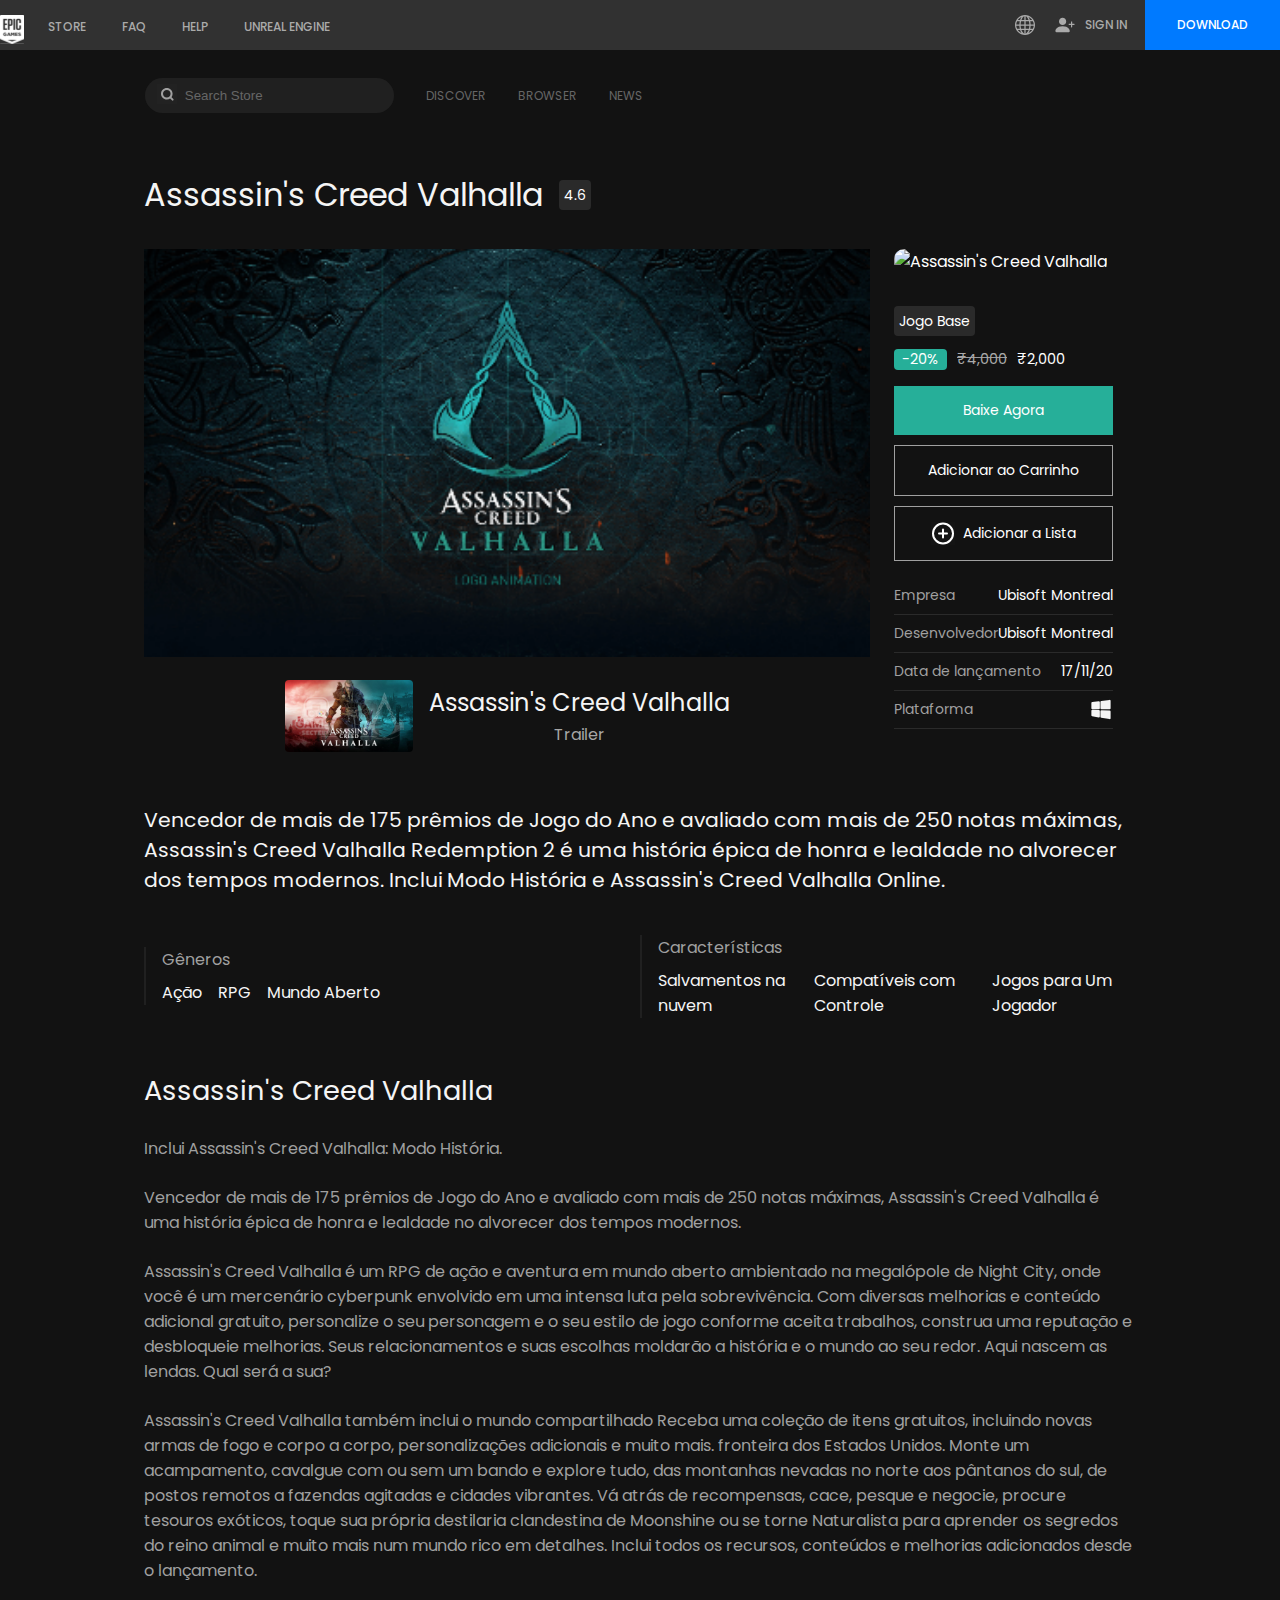
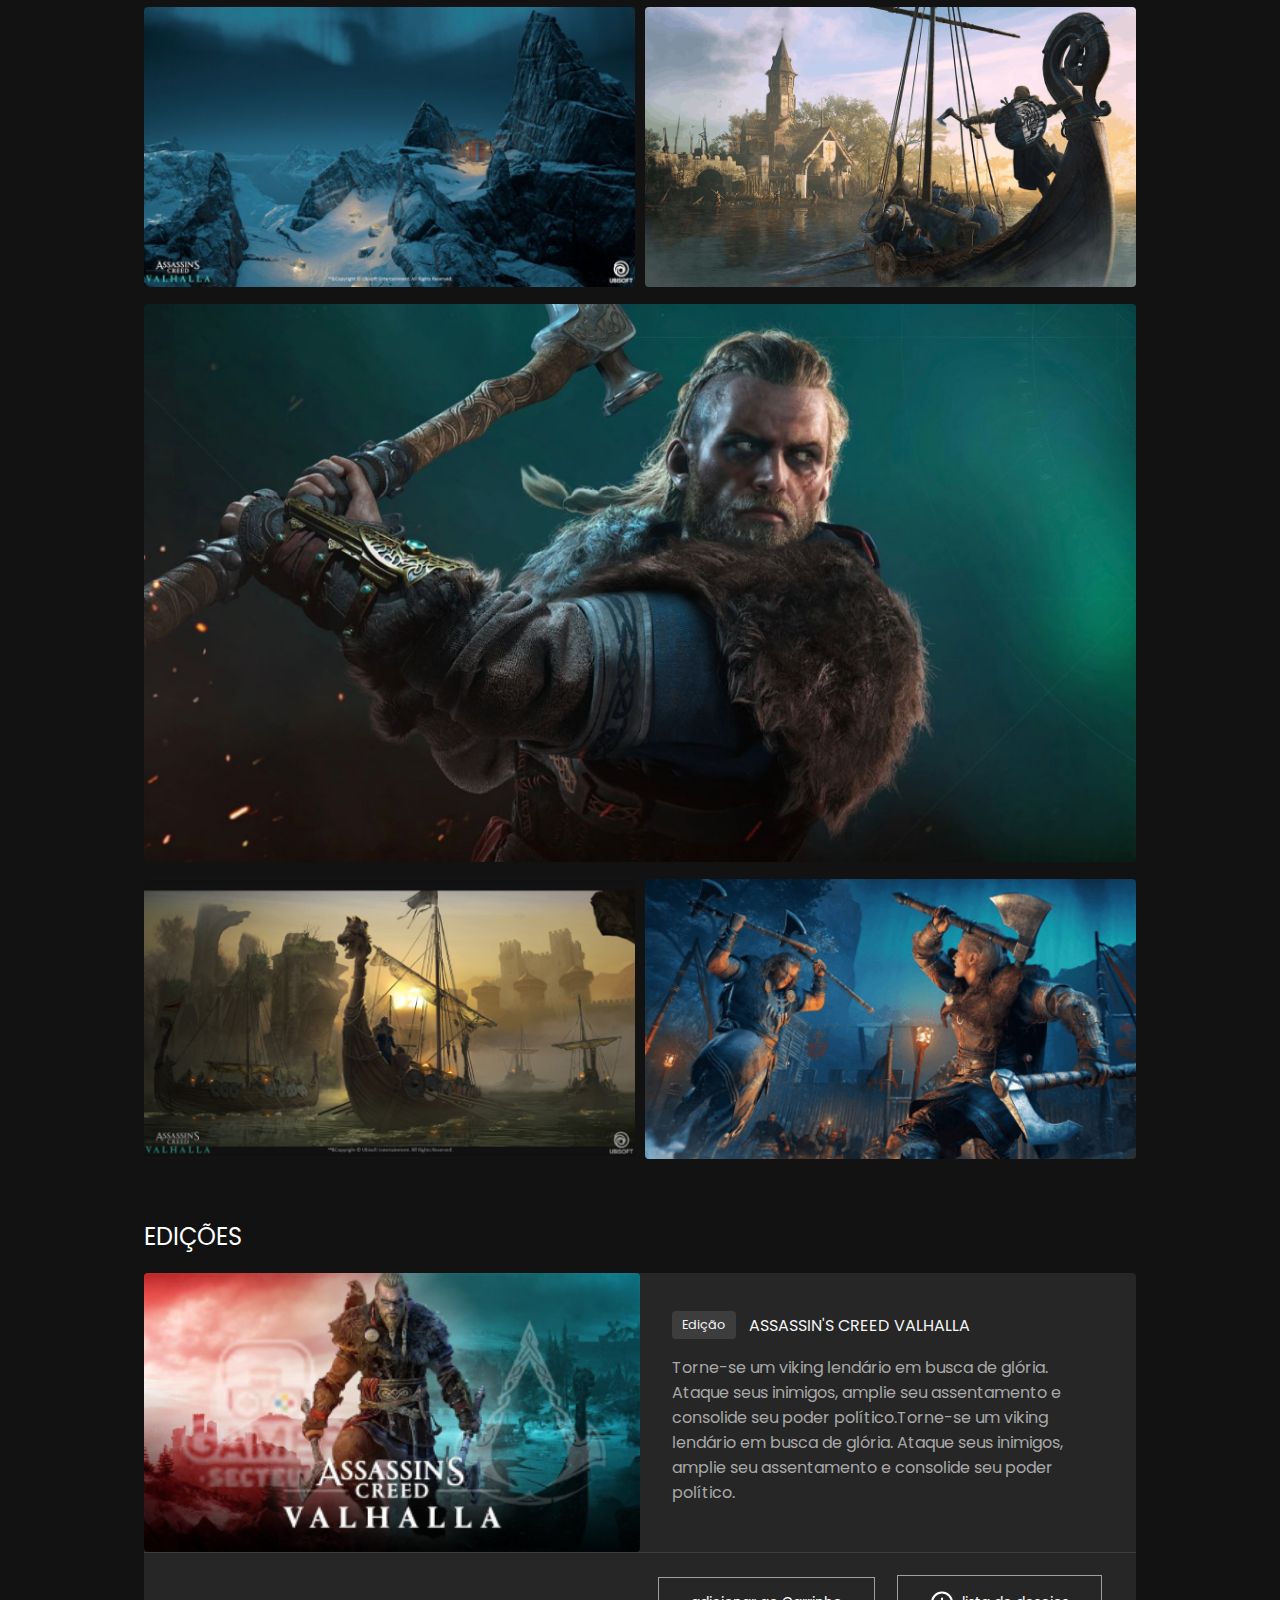
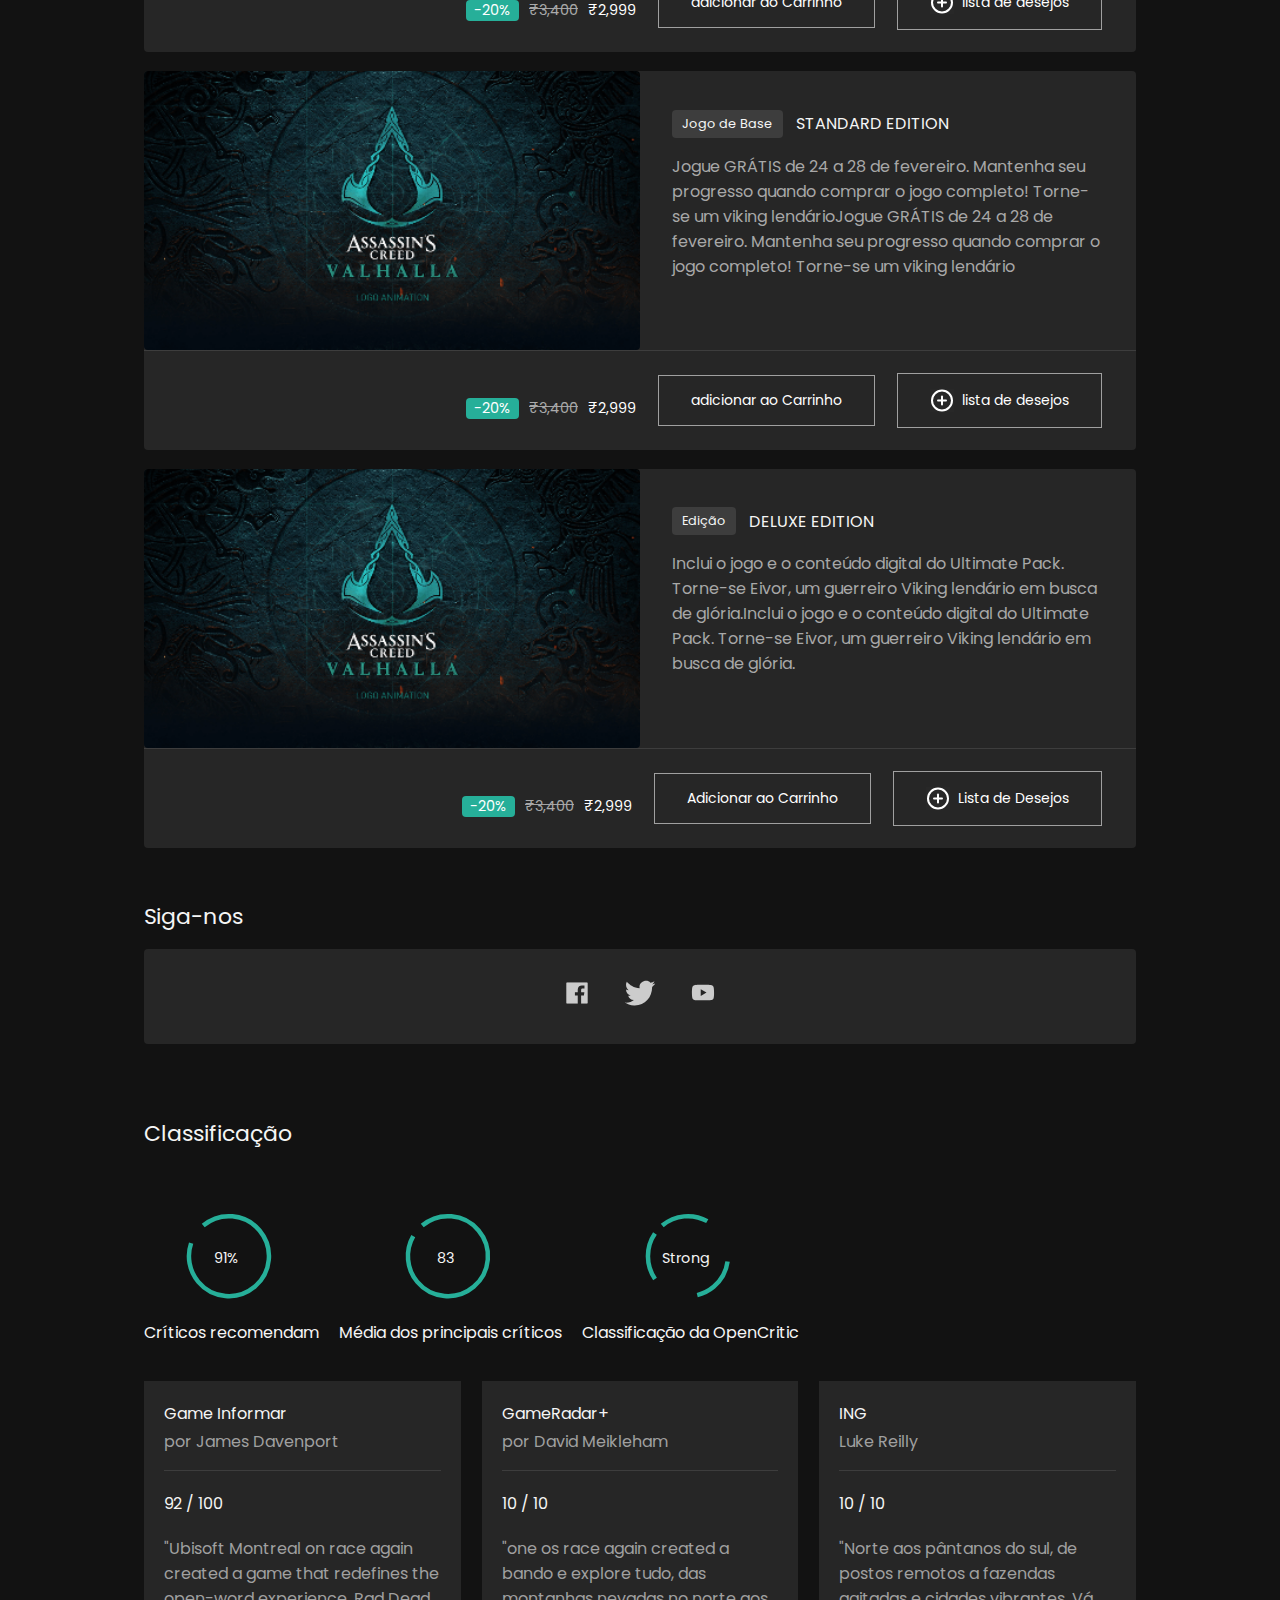
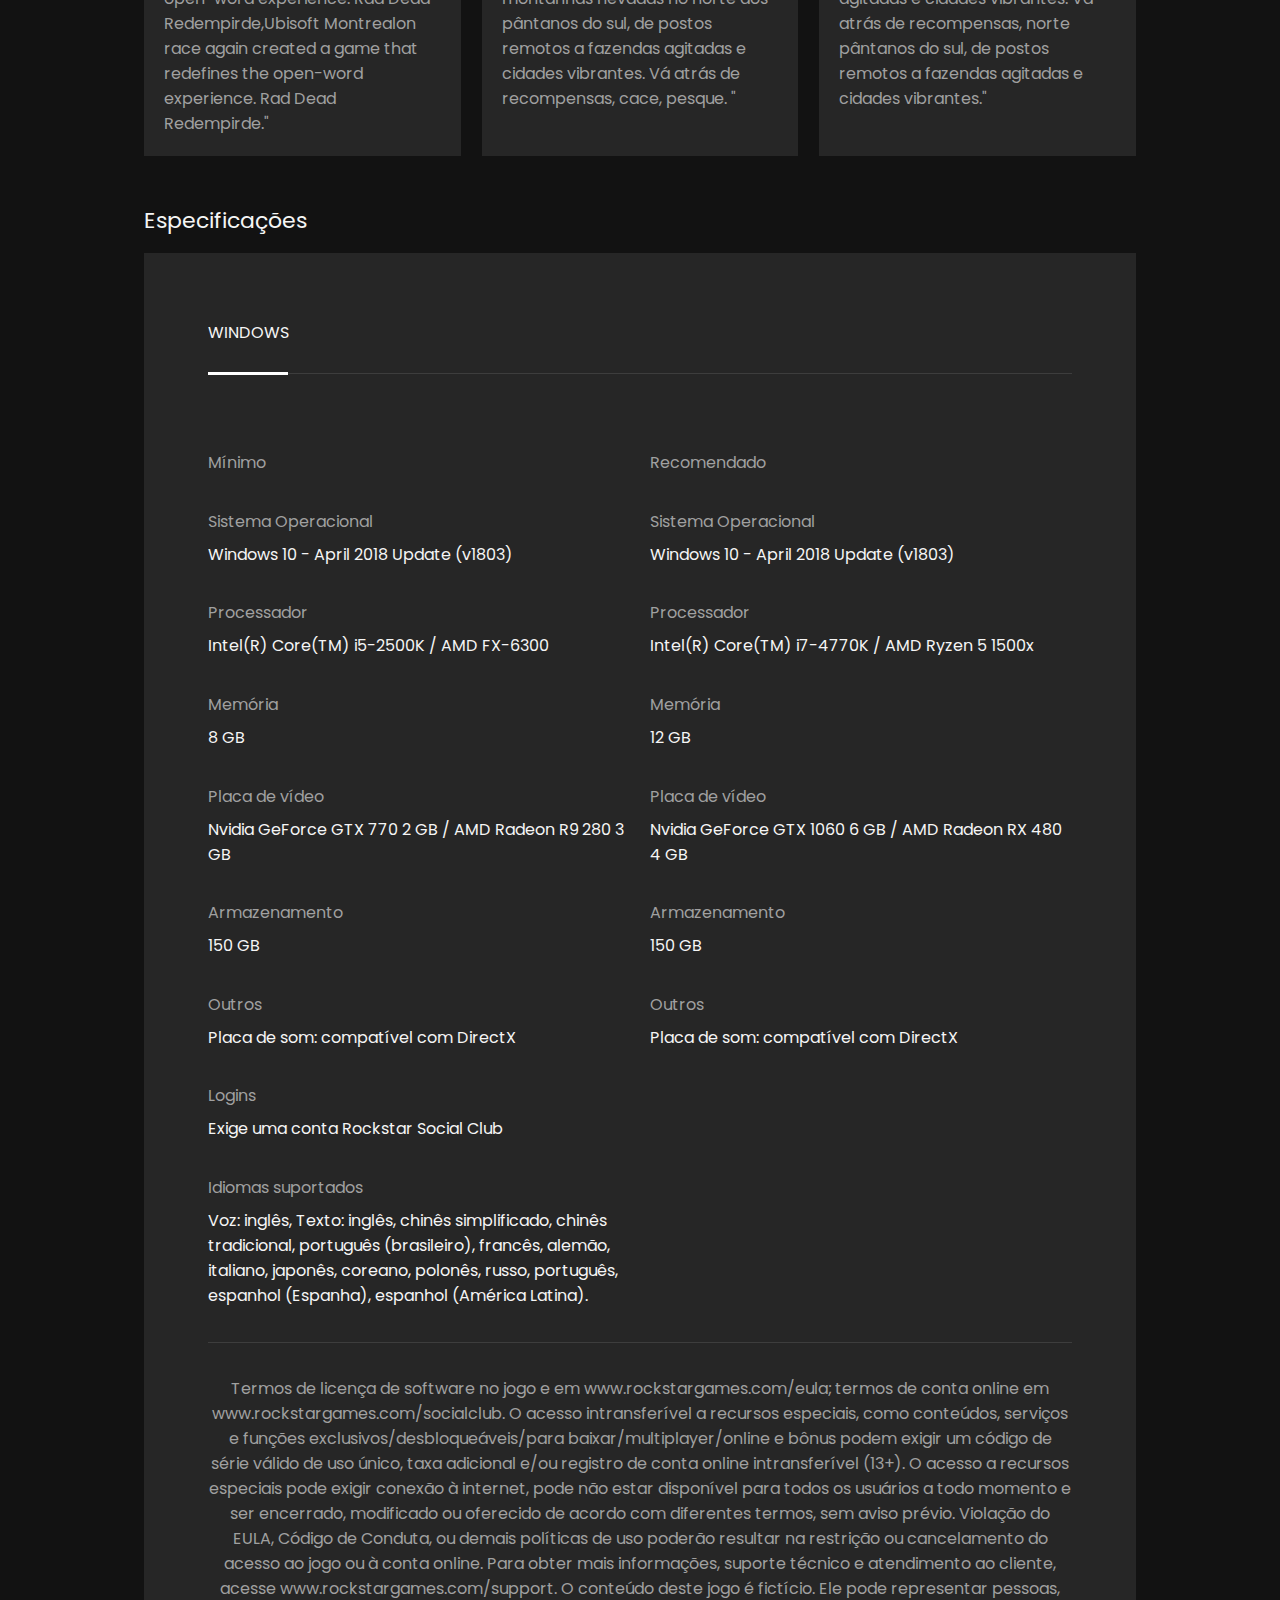
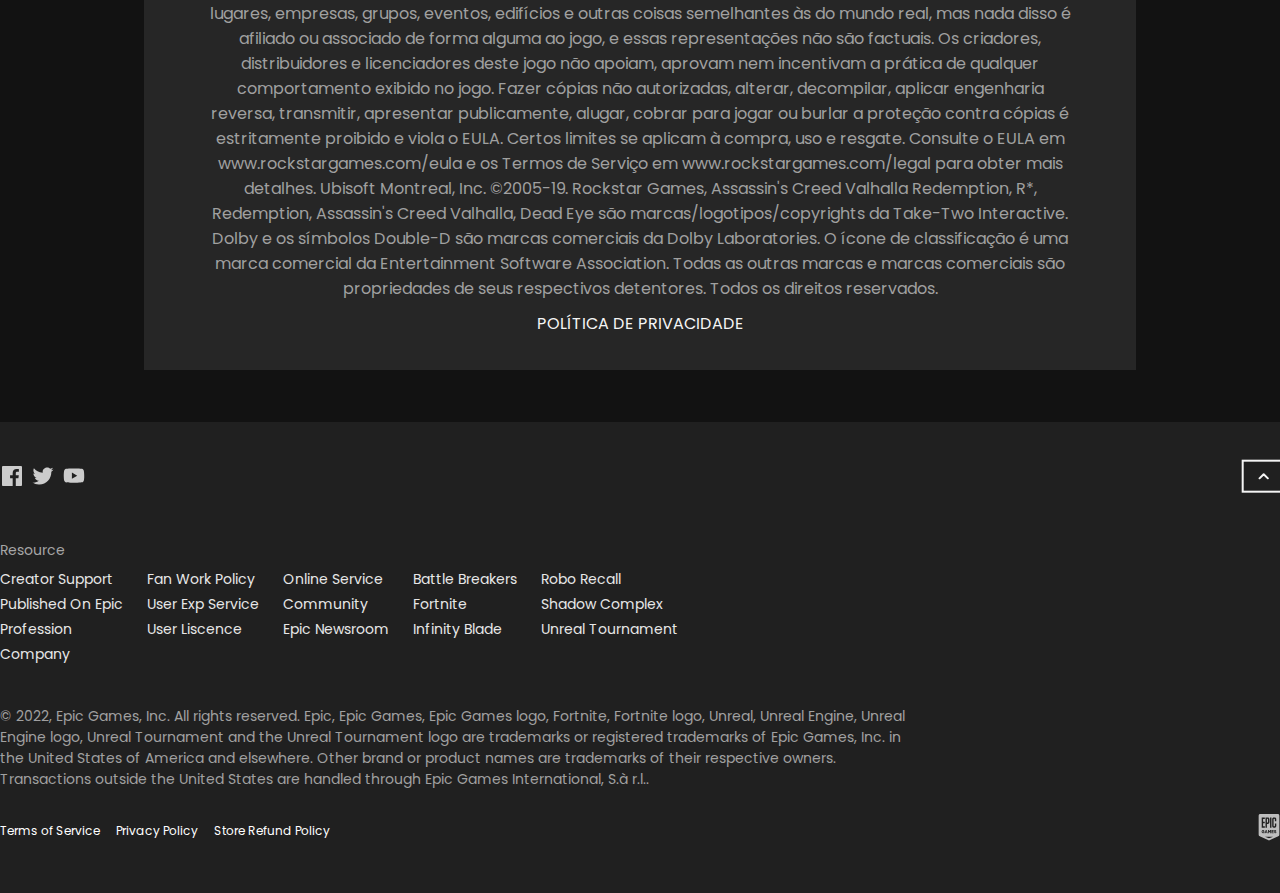
==== commit 8502b736: "commit novas imagens e reajustes no assassins.html" ====
--- a/jogos/assassins.html
+++ b/jogos/assassins.html
@@ -94,7 +94,7 @@
           <div>
             <img
               class="nome-jogo"
-              src="../img/img-jogos/ciberpunk/cyber-img-p.gif"
+              src="../img/img-jogos/assasins/assassins-img-p-g.gif"
               width="1056"
               height="594"
               alt="Assassin's Creed Valhalla"
@@ -103,7 +103,7 @@
           <div class="jogo-info-detalhe">
             <span class="jogo-span-intro">Jogo Base</span>
             <div class="detalhe-span flex">
-              <span>-50%</span>
+              <span>-20%</span>
               <span class="preco-antigo"> ₹4,000</span>
               <span>₹2,000</span>
             </div>
@@ -124,15 +124,15 @@
             <div>
               <div class="detalhe-extra flex">
                 <p>Empresa</p>
-                <p>CD Projekt Red</p>
+                <p>Ubisoft Montreal</p>
               </div>
               <div class="detalhe-extra flex">
                 <p>Desenvolvedor</p>
-                <p>CD Projekt Red</p>
+                <p>Ubisoft Montreal</p>
               </div>
               <div class="detalhe-extra flex">
                 <p>Data de lançamento</p>
-                <p>09/12/20</p>
+                <p>17/11/20</p>
               </div>
               <div class="detalhe-extra flex">
                 <p>Plataforma</p>
@@ -314,13 +314,13 @@
           <div class="edicoes-container-info">
             <div class="container-info-intro flex">
               <span>Jogo de Base</span>
-              <h2>Assassin's Creed Valhalla</h2>
+              <h2>Standard Edition</h2>
             </div>
             <p>
-              Entre no mundo vibrante e em constante desenvolvimento do
-              Assassin's Creed Valhalla Online e experimente a vida na fronteira
-              dos EUA.Entre no mundo vibrante e em constante desenvolvimento do
-              Assassin's Creed Valhalla Online e
+              Jogue GRÁTIS de 24 a 28 de fevereiro. Mantenha seu progresso
+              quando comprar o jogo completo! Torne-se um viking lendárioJogue
+              GRÁTIS de 24 a 28 de fevereiro. Mantenha seu progresso quando
+              comprar o jogo completo! Torne-se um viking lendário
             </p>
           </div>
           <div class="edicoes-container-rodape flex">
@@ -353,13 +353,13 @@
           <div class="edicoes-container-info">
             <div class="container-info-intro flex">
               <span>Edição</span>
-              <h2>Assassin's Creed Valhalla: Edição Definitiva</h2>
+              <h2>Deluxe Edition</h2>
             </div>
             <p>
-              Entre no mundo vibrante e em constante desenvolvimento do
-              Assassin's Creed Valhalla Online e experimente a vida na fronteira
-              dos EUA.Entre no mundo vibrante e em constante desenvolvimento do
-              Assassin's Creed Valhalla Online e
+              Inclui o jogo e o conteúdo digital do Ultimate Pack. Torne-se
+              Eivor, um guerreiro Viking lendário em busca de glória.Inclui o
+              jogo e o conteúdo digital do Ultimate Pack. Torne-se Eivor, um
+              guerreiro Viking lendário em busca de glória.
             </p>
           </div>
           <div class="edicoes-container-rodape flex">
@@ -430,7 +430,7 @@
               ></circle>
             </svg>
           </div>
-          <span>63%</span>
+          <span>91%</span>
           <p>Críticos recomendam</p>
         </div>
         <div class="classificacao-intro-info flex">
@@ -446,7 +446,7 @@
               ></circle>
             </svg>
           </div>
-          <span>76</span>
+          <span>83</span>
           <p>Média dos principais críticos</p>
         </div>
         <div class="classificacao-intro-info flex">
@@ -471,10 +471,10 @@
         <div class="classificacao-container-info">
           <h2>Game Informar</h2>
           <p class="c-c-p">por James Davenport</p>
-          <span>10 / 10</span>
+          <span>92 / 100</span>
           <p>
-            "CD Projekt Red on race again created a game that redefines the
-            open-word experience. Rad Dead Redempirde,CD Projekt Redon race
+            "Ubisoft Montreal on race again created a game that redefines the
+            open-word experience. Rad Dead Redempirde,Ubisoft Montrealon race
             again created a game that redefines the open-word experience. Rad
             Dead Redempirde."
           </p>
@@ -623,7 +623,7 @@
             proibido e viola o EULA. Certos limites se aplicam à compra, uso e
             resgate. Consulte o EULA em www.rockstargames.com/eula e os Termos
             de Serviço em www.rockstargames.com/legal para obter mais detalhes.
-            CD PROJEKT RED, Inc. ©2005-19. Rockstar Games, Assassin's Creed
+            Ubisoft Montreal, Inc. ©2005-19. Rockstar Games, Assassin's Creed
             Valhalla Redemption, R*, Redemption, Assassin's Creed Valhalla, Dead
             Eye são marcas/logotipos/copyrights da Take-Two Interactive. Dolby e
             os símbolos Double-D são marcas comerciais da Dolby Laboratories. O
